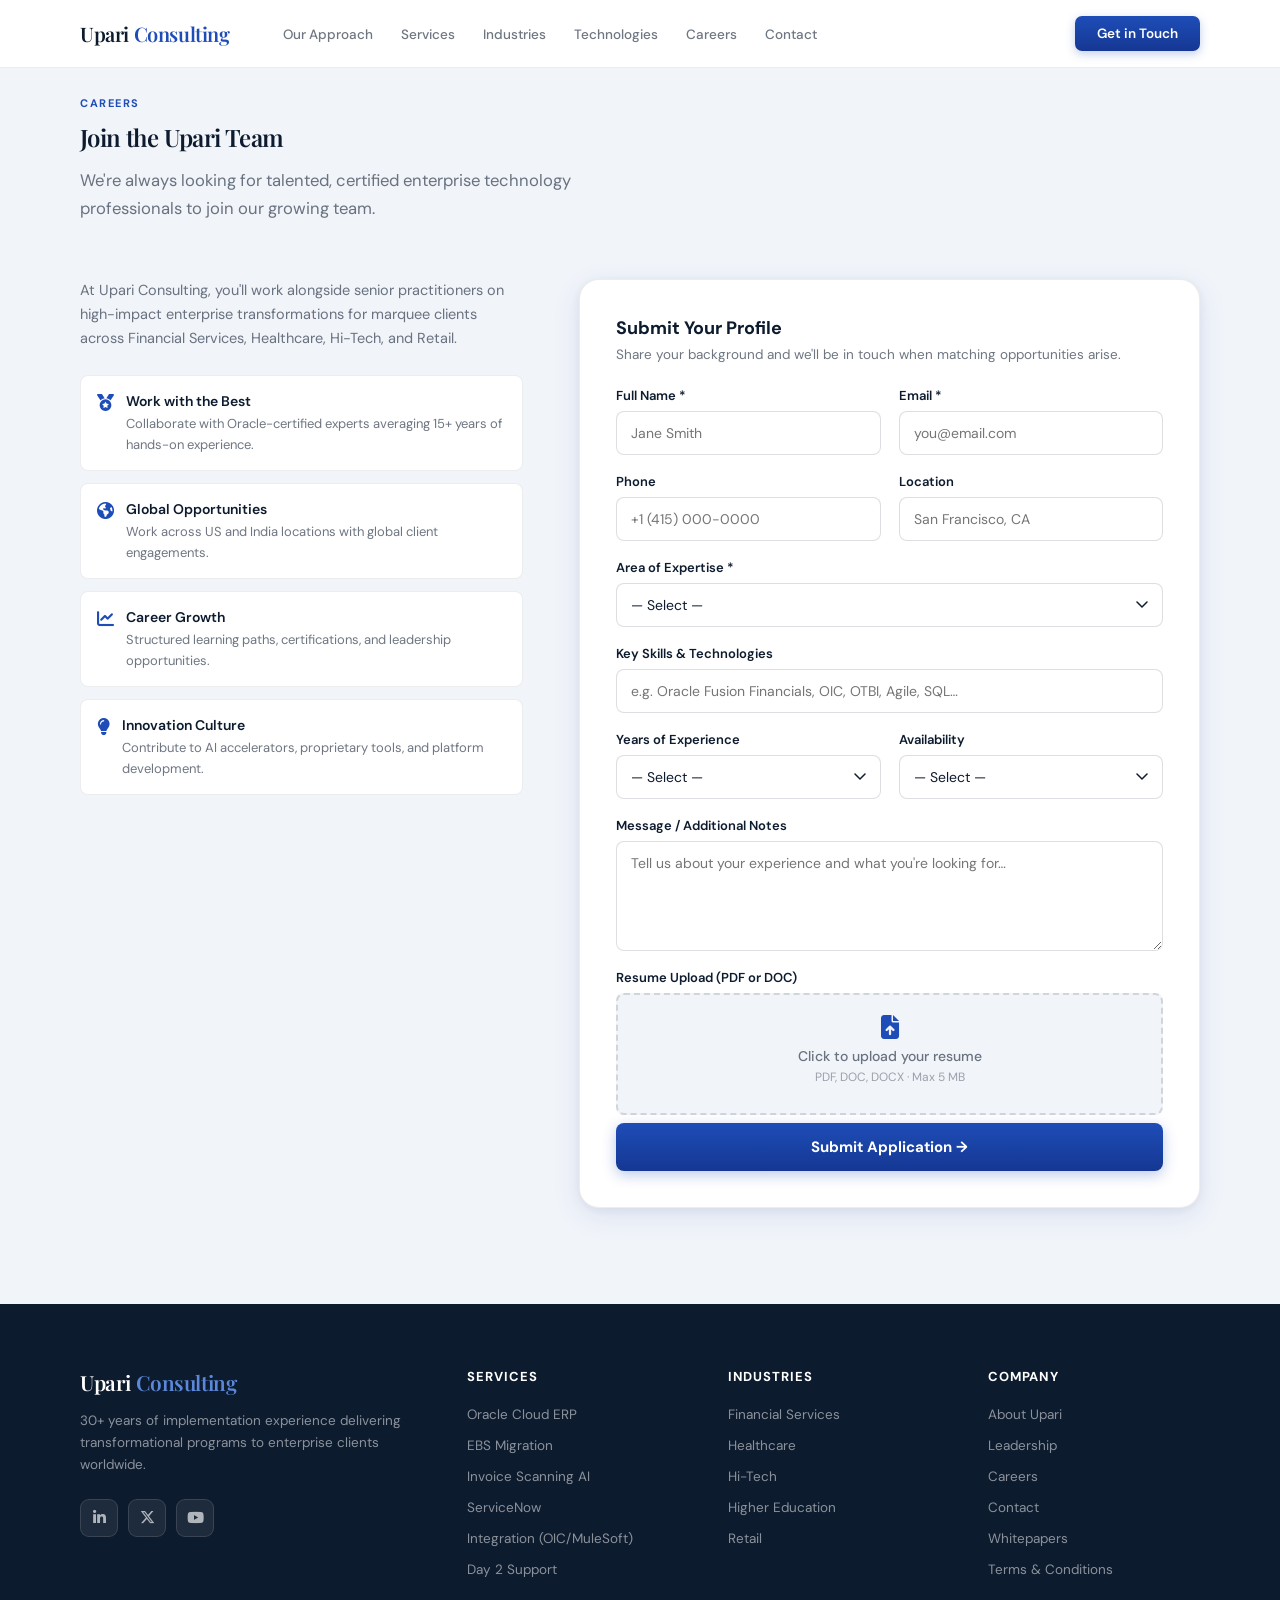
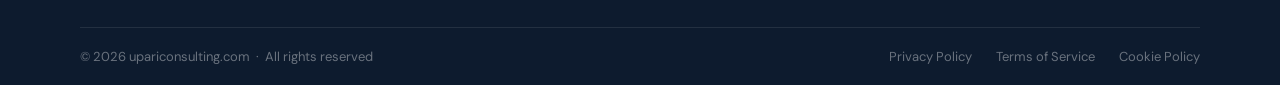
==== careers.html @ 30471e9a "first commit" ====
<!DOCTYPE html>
<html lang="en">

<head>
  <meta charset="UTF-8" />
  <meta name="viewport" content="width=device-width, initial-scale=1, viewport-fit=cover" />
  <title>Upari Consulting — AI | Oracle Cloud | ERP | ServiceNow</title>
  <meta name="description"
    content="Upari Consulting delivers 30+ years of enterprise implementation experience across Oracle Cloud, ERP, AI, and ServiceNow." />
  <link rel="preconnect" href="https://fonts.googleapis.com" />
  <link rel="preconnect" href="https://fonts.gstatic.com" crossorigin />
  <link
    href="https://fonts.googleapis.com/css2?family=Playfair+Display:wght@500;600;700&family=DM+Sans:wght@300;400;500;600;700&display=swap"
    rel="stylesheet" />
  <link rel="stylesheet" href="https://cdnjs.cloudflare.com/ajax/libs/font-awesome/6.5.1/css/all.min.css"
    crossorigin="anonymous" referrerpolicy="no-referrer" />
  <link rel="stylesheet" href="style.css" />
</head>
<body>

  <!-- ══ NAV ══════════════════════════════════════════════════ -->
  <nav class="nav" id="nav">
    <div class="nav-inner">
      <a href="#" class="nav-logo"><span class="brand">Upari</span><span class="accent"> Consulting</span></a>
            <ul class="nav-links">
        <li><a href="index.html#methodology">Our Approach</a></li>
        <li><a href="services.html">Services</a></li>
        <li><a href="services.html#industries">Industries</a></li>
        <li><a href="index.html#technologies">Technologies</a></li>
        <li><a href="#careers">Careers</a></li>
        <li><a href="index.html#contact">Contact</a></li>
      </ul>
      <div class="nav-right">
        <button class="nav-cta" onclick="openModal()">Get in Touch</button>
        <button class="nav-burger" id="navBurger" aria-label="Menu" onclick="toggleMobile()">
          <span></span><span></span><span></span>
        </button>
      </div>
    </div>
  </nav>

  <!-- Mobile menu -->
    <div class="mobile-menu" id="mobileMenu">
    <a href="index.html#methodology" onclick="closeMobile()">Our Approach</a>
    <a href="services.html" onclick="closeMobile()">Services</a>
    <a href="services.html#industries" onclick="closeMobile()">Industries</a>
    <a href="index.html#technologies" onclick="closeMobile()">Technologies</a>
    <a href="#careers" onclick="closeMobile()">Careers</a>
    <a href="index.html#contact" onclick="closeMobile()">Contact</a>
    <a class="mob-cta" onclick="closeMobile(); openModal();">Get in Touch →</a>
  </div>

  <!-- ══ CAREERS ════════════════════════════════════════════════ -->
  <section class="section careers-section" id="careers">
    <div class="wrap">
      <div class="section-header reveal">
        <span class="eyebrow">Careers</span>
        <h2 class="section-title">Join the Upari Team</h2>
        <p class="section-sub">We're always looking for talented, certified enterprise technology professionals to join
          our growing team.</p>
      </div>
      <div class="careers-layout">
        <div class="careers-info reveal">
          <p>At Upari Consulting, you'll work alongside senior practitioners on high-impact enterprise transformations
            for marquee clients across Financial Services, Healthcare, Hi-Tech, and Retail.</p>
          <div class="careers-perks">
            <div class="perk-item">
              <i class="fa-solid fa-medal"></i>
              <div>
                <strong>Work with the Best</strong>
                <span>Collaborate with Oracle-certified experts averaging 15+ years of hands-on experience.</span>
              </div>
            </div>
            <div class="perk-item">
              <i class="fa-solid fa-earth-americas"></i>
              <div>
                <strong>Global Opportunities</strong>
                <span>Work across US and India locations with global client engagements.</span>
              </div>
            </div>
            <div class="perk-item">
              <i class="fa-solid fa-chart-line"></i>
              <div>
                <strong>Career Growth</strong>
                <span>Structured learning paths, certifications, and leadership opportunities.</span>
              </div>
            </div>
            <div class="perk-item">
              <i class="fa-solid fa-lightbulb"></i>
              <div>
                <strong>Innovation Culture</strong>
                <span>Contribute to AI accelerators, proprietary tools, and platform development.</span>
              </div>
            </div>
          </div>
        </div>
        <div class="reveal reveal-delay-2">
          <div class="careers-form-card">
            <h3>Submit Your Profile</h3>
            <p>Share your background and we'll be in touch when matching opportunities arise.</p>
            <!-- Honeypot -->
            <input type="text" name="website2" class="hp-field" id="career-hp" tabindex="-1" autocomplete="off">
            <div id="careerFormContent">
              <div class="form-grid">
                <div class="field">
                  <label>Full Name *</label>
                  <input type="text" placeholder="Jane Smith" id="career-name" maxlength="100" />
                </div>
                <div class="field">
                  <label>Email *</label>
                  <input type="email" placeholder="you@email.com" id="career-email" maxlength="150" />
                </div>
                <div class="field">
                  <label>Phone</label>
                  <input type="tel" placeholder="+1 (415) 000-0000" id="career-phone" maxlength="30" />
                </div>
                <div class="field">
                  <label>Location</label>
                  <input type="text" placeholder="San Francisco, CA" id="career-location" maxlength="100" />
                </div>
                <div class="field form-full">
                  <label>Area of Expertise *</label>
                  <select id="career-expertise">
                    <option value="">— Select —</option>
                    <option>Oracle Cloud ERP — Financials</option>
                    <option>Oracle Cloud ERP — Procurement / SCM</option>
                    <option>Oracle HCM Cloud</option>
                    <option>Oracle EBS</option>
                    <option>Oracle OIC / Integrations</option>
                    <option>ServiceNow</option>
                    <option>MuleSoft</option>
                    <option>AI / Machine Learning</option>
                    <option>Project Management (Oracle PMO)</option>
                    <option>Data Migration &amp; ETL</option>
                    <option>Testing &amp; QA Automation</option>
                    <option>Other</option>
                  </select>
                </div>
                <div class="field form-full">
                  <label>Key Skills &amp; Technologies</label>
                  <input type="text" placeholder="e.g. Oracle Fusion Financials, OIC, OTBI, Agile, SQL…"
                    id="career-skills" maxlength="300" />
                </div>
                <div class="field">
                  <label>Years of Experience</label>
                  <select id="career-yoe">
                    <option value="">— Select —</option>
                    <option>0–2 years</option>
                    <option>3–5 years</option>
                    <option>6–10 years</option>
                    <option>11–15 years</option>
                    <option>15+ years</option>
                  </select>
                </div>
                <div class="field">
                  <label>Availability</label>
                  <select id="career-avail">
                    <option value="">— Select —</option>
                    <option>Immediately Available</option>
                    <option>Within 2 Weeks</option>
                    <option>Within 1 Month</option>
                    <option>1–3 Months Notice</option>
                    <option>3+ Months Notice</option>
                  </select>
                </div>
                <div class="field form-full">
                  <label>Message / Additional Notes</label>
                  <textarea placeholder="Tell us about your experience and what you're looking for…" id="career-msg"
                    maxlength="1500"></textarea>
                </div>
                <div class="field form-full">
                  <label>Resume Upload (PDF or DOC)</label>
                  <div class="file-upload-wrap" id="resumeDropzone"
                    onclick="document.getElementById('career-resume').click()">
                    <input type="file" id="career-resume" accept=".pdf,.doc,.docx" onchange="handleFileSelect(event)">
                    <i class="fa-solid fa-file-arrow-up"></i>
                    <div class="upload-label">Click to upload your resume</div>
                    <div class="upload-sublabel">PDF, DOC, DOCX · Max 5 MB</div>
                    <div class="file-name-display" id="resumeFileName"></div>
                  </div>
                </div>
              </div>
              <button type="button" class="submit-btn" id="careerSubmitBtn" onclick="handleCareerSubmit()">Submit
                Application →</button>
            </div>
            <div class="success-msg" id="careerSuccess">✓ &nbsp; Thank you! We'll review your profile and be in touch.
            </div>
          </div>
        </div>
      </div>
    </div>
  </section>

  <!-- ══ FOOTER ═════════════════════════════════════════════════ -->
  <footer class="footer">
    <div class="wrap">
      <div class="footer-grid">
        <div class="footer-brand">
          <div class="footer-logo"><span class="brand">Upari</span><span class="accent"> Consulting</span></div>
          <p class="footer-tagline">30+ years of implementation experience delivering transformational programs to
            enterprise clients worldwide.</p>
          <div class="footer-socials">
            <a href="#" class="social-btn" aria-label="LinkedIn"><i class="fa-brands fa-linkedin-in"></i></a>
            <a href="#" class="social-btn" aria-label="Twitter/X"><i class="fa-brands fa-x-twitter"></i></a>
            <a href="#" class="social-btn" aria-label="YouTube"><i class="fa-brands fa-youtube"></i></a>
          </div>
        </div>
        <div class="footer-col">
          <h4>Services</h4>
          <ul class="footer-links">
            <li><a href="services.html#services">Oracle Cloud ERP</a></li>
            <li><a href="services.html#programs">EBS Migration</a></li>
            <li><a href="services.html#programs">Invoice Scanning AI</a></li>
            <li><a href="services.html#services">ServiceNow</a></li>
            <li><a href="services.html#services">Integration (OIC/MuleSoft)</a></li>
            <li><a href="services.html#programs">Day 2 Support</a></li>
          </ul>
        </div>
        <div class="footer-col">
          <h4>Industries</h4>
          <ul class="footer-links">
            <li><a href="services.html#industries">Financial Services</a></li>
            <li><a href="services.html#industries">Healthcare</a></li>
            <li><a href="services.html#industries">Hi-Tech</a></li>
            <li><a href="services.html#industries">Higher Education</a></li>
            <li><a href="services.html#industries">Retail</a></li>
          </ul>
        </div>
        <div class="footer-col">
          <h4>Company</h4>
          <ul class="footer-links">
            <li><a href="index.html#methodology">About Upari</a></li>
            <li><a href="#" onclick="alert('Leadership page coming soon.')">Leadership</a></li>
            <li><a href="#careers">Careers</a></li>
            <li><a href="index.html#contact">Contact</a></li>
            <li><a href="index.html#resources">Whitepapers</a></li>
            <li><a href="#" onclick="alert('Terms & Conditions coming soon.')">Terms &amp; Conditions</a></li>
          </ul>
        </div>
      </div>
      <div class="footer-bottom">
        <p class="footer-copy">© 2026 upariconsulting.com &nbsp;·&nbsp; All rights reserved</p>
        <div class="footer-legal">
          <a href="#">Privacy Policy</a>
          <a href="#">Terms of Service</a>
          <a href="#">Cookie Policy</a>
        </div>
      </div>
    </div>
  </footer>

  <!-- ══ MODAL ══════════════════════════════════════════════════ -->
  <div class="modal-overlay" id="modalOverlay" onclick="handleOverlayClick(event)">
    <div class="modal" id="modal">
      <button class="modal-close" onclick="closeModal()">×</button>
      <p class="modal-title">Get in Touch</p>
      <p class="modal-sub">Our team will reach out within 1 business day.</p>
      <!-- Honeypot -->
      <input type="text" name="website_modal" class="hp-field" id="m-hp" tabindex="-1" autocomplete="off">
      <div id="modalFormContent">
        <div class="form-grid">
          <div class="field">
            <label>Full Name *</label>
            <input type="text" placeholder="Jane Smith" id="f-name" maxlength="100" />
          </div>
          <div class="field">
            <label>Designation</label>
            <input type="text" placeholder="CTO, VP Finance…" id="f-desig" maxlength="100" />
          </div>
          <div class="field">
            <label>Email *</label>
            <input type="email" placeholder="you@company.com" id="f-email" maxlength="150" />
          </div>
          <div class="field">
            <label>Company</label>
            <input type="text" placeholder="Acme Corp" id="f-company" maxlength="150" />
          </div>
          <div class="field form-full">
            <label>Message</label>
            <textarea placeholder="Tell us about your project or what you'd like to explore…" id="f-msg"
              maxlength="2000"></textarea>
          </div>
        </div>
        <button type="button" class="submit-btn" id="modalSubmitBtn" onclick="handleModalSubmit()">Send Message
          →</button>
      </div>
      <div class="success-msg" id="modalSuccess">✓ &nbsp; Thank you! We'll be in touch shortly.</div>
    </div>
  </div>

  <!-- Scroll to top -->
  <button class="scroll-top" id="scrollTopBtn" onclick="window.scrollTo({top:0,behavior:'smooth'})"
    aria-label="Back to top">
    <i class="fa-solid fa-arrow-up"></i>
  </button>


  <script src="script.js"></script>
</body>
</html>
---- style.css ----
/* ─── Design Tokens ─────────────────────────────────────── */
    :root {
      --canvas: #f7f9fc;
      --surface: #ffffff;
      --surface-2: #f1f4f9;
      --surface-3: #eaf0f8;
      --ink: #0d1b2e;
      --ink-soft: rgba(13, 27, 46, .60);
      --ink-faint: rgba(13, 27, 46, .38);
      --line: rgba(13, 27, 46, .08);
      --line-strong: rgba(13, 27, 46, .14);
      --accent: #1e4db7;
      --accent-deep: #153793;
      --accent-tint: rgba(30, 77, 183, .10);
      --accent-glow: rgba(30, 77, 183, .20);
      --teal: #0891b2;
      --teal-tint: rgba(8, 145, 178, .12);
      --green: #059669;
      --green-tint: rgba(5, 150, 105, .12);
      --amber: #d97706;
      --amber-tint: rgba(217, 119, 6, .12);
      --radius: 8px;
      --radius-lg: 14px;
      --radius-xl: 20px;
      --shadow-sm: 0 1px 4px rgba(13, 27, 46, .06);
      --shadow-md: 0 8px 28px rgba(30, 77, 183, .10), 0 2px 8px rgba(13, 27, 46, .06);
      --shadow-lg: 0 20px 56px rgba(30, 77, 183, .13), 0 6px 20px rgba(13, 27, 46, .07);
      --nav-h: 68px;
      --max-w: 1240px;
    }

    /* ─── Reset & Base ───────────────────────────────────────── */
    *,
    *::before,
    *::after {
      margin: 0;
      padding: 0;
      box-sizing: border-box;
    }

    html {
      scroll-behavior: smooth;
      -webkit-font-smoothing: antialiased;
    }

    body {
      font-family: 'DM Sans', -apple-system, sans-serif;
      background: var(--canvas);
      color: var(--ink);
      overflow-x: hidden;
    }

    a {
      color: inherit;
      text-decoration: none;
    }

    img {
      max-width: 100%;
      display: block;
    }

    button {
      font-family: inherit;
      cursor: pointer;
      border: none;
      background: none;
    }

    /* ─── Scroll Animations ──────────────────────────────────── */
    .reveal {
      opacity: 0;
      transform: translateY(24px);
      transition: opacity .6s cubic-bezier(.22, 1, .36, 1), transform .6s cubic-bezier(.22, 1, .36, 1);
    }

    .reveal.visible {
      opacity: 1;
      transform: none;
    }

    .reveal-delay-1 {
      transition-delay: .1s;
    }

    .reveal-delay-2 {
      transition-delay: .2s;
    }

    .reveal-delay-3 {
      transition-delay: .3s;
    }

    .reveal-delay-4 {
      transition-delay: .4s;
    }

    /* ─── Layout Helpers ─────────────────────────────────────── */
    .wrap {
      max-width: var(--max-w);
      margin: 0 auto;
      padding: 0 60px;
    }

    .section {
      padding: 96px 0;
    }

    .section-sm {
      padding: 64px 0;
    }

    .section-alt {
      background: var(--surface-2);
    }

    .section-white {
      background: var(--surface);
    }

    .section-dark {
      background: linear-gradient(135deg, #0d1b2e 0%, #153793 60%, #0d1b2e 100%);
      color: #fff;
    }

    /* ─── Typography ─────────────────────────────────────────── */
    .eyebrow {
      font-size: 11px;
      font-weight: 700;
      letter-spacing: .14em;
      text-transform: uppercase;
      color: var(--accent);
      margin-bottom: 14px;
      display: block;
    }

    .eyebrow-light {
      color: rgba(100, 149, 237, .8);
    }

    h2.section-title {
      font-family: 'Playfair Display', Georgia, serif;
      font-size: clamp(1.8rem, 2.8vw+.6rem, 2.8rem);
      font-weight: 600;
      line-height: 1.12;
      letter-spacing: -.025em;
      color: var(--ink);
      margin-bottom: 16px;
    }

    .section-dark h2.section-title {
      color: #fff;
    }

    .section-sub {
      font-size: 1.04rem;
      color: var(--ink-soft);
      max-width: 54ch;
      line-height: 1.68;
    }

    .section-dark .section-sub {
      color: rgba(255, 255, 255, .62);
    }

    .section-header {
      margin-bottom: 56px;
    }

    .section-header.center {
      text-align: center;
    }

    .section-header.center .section-sub {
      margin: 0 auto;
    }

    /* ─── Buttons ────────────────────────────────────────────── */
    .btn-primary {
      display: inline-flex;
      align-items: center;
      gap: 8px;
      background: linear-gradient(180deg, #1e4db7 0%, #153793 100%);
      color: #fff;
      padding: 14px 28px;
      border-radius: var(--radius);
      font-size: 15px;
      font-weight: 600;
      box-shadow: 0 4px 14px rgba(30, 77, 183, .32);
      transition: transform .15s, box-shadow .2s, filter .2s;
    }

    .btn-primary:hover {
      filter: brightness(1.08);
      box-shadow: 0 6px 22px rgba(30, 77, 183, .42);
      transform: translateY(-1px);
    }

    .btn-outline {
      display: inline-flex;
      align-items: center;
      gap: 8px;
      background: transparent;
      color: #fff;
      border: 1.5px solid rgba(255, 255, 255, .35);
      padding: 13px 26px;
      border-radius: var(--radius);
      font-size: 15px;
      font-weight: 500;
      transition: border-color .2s, background .2s;
    }

    .btn-outline:hover {
      border-color: rgba(255, 255, 255, .72);
      background: rgba(255, 255, 255, .08);
    }

    .btn-ghost {
      display: inline-flex;
      align-items: center;
      gap: 8px;
      background: var(--surface);
      color: var(--ink-soft);
      border: 1px solid var(--line);
      padding: 13px 26px;
      border-radius: var(--radius);
      font-size: 15px;
      font-weight: 500;
      box-shadow: var(--shadow-sm);
      transition: border-color .2s, color .2s, box-shadow .2s;
    }

    .btn-ghost:hover {
      border-color: rgba(30, 77, 183, .3);
      color: var(--ink);
      box-shadow: var(--shadow-md);
    }

    /* ═══════════════════════════════════════════════════════════
       NAV
    ═══════════════════════════════════════════════════════════ */
    .nav {
      position: fixed;
      top: 0;
      left: 0;
      right: 0;
      z-index: 900;
      height: var(--nav-h);
      display: flex;
      align-items: center;
      background: rgba(255, 255, 255, .94);
      backdrop-filter: blur(18px);
      border-bottom: 1px solid var(--line);
      transition: box-shadow .3s;
    }

    .nav.scrolled {
      box-shadow: 0 3px 20px rgba(13, 27, 46, .07);
    }

    .nav-inner {
      max-width: var(--max-w);
      margin: 0 auto;
      padding: 0 60px;
      width: 100%;
      display: flex;
      align-items: center;
      gap: 40px;
    }

    .nav-logo {
      font-family: 'Playfair Display', Georgia, serif;
      font-size: 1.25rem;
      font-weight: 600;
      letter-spacing: -.02em;
      white-space: nowrap;
      flex-shrink: 0;
    }

    .nav-logo .brand {
      color: var(--ink);
    }

    .nav-logo .accent {
      color: var(--accent);
      font-weight: 600;
    }

    .nav-links {
      display: flex;
      align-items: center;
      gap: 2px;
      list-style: none;
      flex: 1;
    }

    .nav-links a {
      font-size: 13.5px;
      font-weight: 500;
      color: var(--ink-soft);
      padding: 7px 13px;
      border-radius: 6px;
      transition: color .2s, background .2s;
    }

    .nav-links a:hover {
      color: var(--ink);
      background: var(--accent-tint);
    }

    .nav-right {
      display: flex;
      align-items: center;
      gap: 16px;
      flex-shrink: 0;
    }

    .nav-cta {
      background: linear-gradient(180deg, #1e4db7 0%, #153793 100%);
      color: #fff;
      padding: 9px 22px;
      border-radius: 7px;
      font-size: 13.5px;
      font-weight: 600;
      box-shadow: 0 3px 10px rgba(30, 77, 183, .28);
      transition: filter .15s, box-shadow .2s, transform .15s;
    }

    .nav-cta:hover {
      filter: brightness(1.08);
      box-shadow: 0 5px 16px rgba(30, 77, 183, .38);
      transform: translateY(-1px);
    }

    .nav-burger {
      display: none;
      flex-direction: column;
      gap: 5px;
      padding: 6px;
      cursor: pointer;
      border-radius: 7px;
      transition: background .2s;
    }

    .nav-burger:hover {
      background: var(--accent-tint);
    }

    .nav-burger span {
      display: block;
      width: 22px;
      height: 2px;
      background: var(--ink);
      border-radius: 2px;
      transition: transform .3s, opacity .3s;
    }

    .mobile-menu {
      display: none;
      position: fixed;
      inset: var(--nav-h) 0 0;
      background: rgba(255, 255, 255, .97);
      backdrop-filter: blur(20px);
      z-index: 800;
      flex-direction: column;
      padding: 28px 24px;
      gap: 6px;
      overflow-y: auto;
    }

    .mobile-menu.open {
      display: flex;
    }

    .mobile-menu a {
      font-size: 16px;
      font-weight: 500;
      color: var(--ink);
      padding: 14px 16px;
      border-radius: 9px;
      border-bottom: 1px solid var(--line);
      transition: background .2s;
    }

    .mobile-menu a:hover {
      background: var(--accent-tint);
    }

    .mobile-menu .mob-cta {
      margin-top: 12px;
      background: linear-gradient(180deg, #1e4db7 0%, #153793 100%);
      color: #fff;
      border-radius: 10px;
      text-align: center;
      border-bottom: none;
    }

    /* ═══════════════════════════════════════════════════════════
       HERO
    ═══════════════════════════════════════════════════════════ */
    .hero {
      min-height: 100vh;
      min-height: 100dvh;
      padding: calc(var(--nav-h) + 72px) 0 80px;
      position: relative;
      overflow: hidden;
      display: flex;
      align-items: center;
      background: var(--surface);
    }

    .hero::before {
      content: '';
      position: absolute;
      inset: 0;
      background:
        radial-gradient(ellipse 65% 75% at 80% 45%, rgba(30, 77, 183, .12) 0%, transparent 58%),
        radial-gradient(ellipse 50% 55% at 10% 80%, rgba(8, 145, 178, .08) 0%, transparent 55%),
        radial-gradient(ellipse 80% 50% at 50% -5%, rgba(255, 255, 255, .95) 0%, transparent 40%);
      pointer-events: none;
    }

    .hero-grid {
      position: absolute;
      inset: 0;
      opacity: .5;
      background-image:
        linear-gradient(rgba(13, 27, 46, .04) 1px, transparent 1px),
        linear-gradient(90deg, rgba(13, 27, 46, .04) 1px, transparent 1px);
      background-size: 64px 64px;
      pointer-events: none;
    }

    .hero-inner {
      display: grid;
      grid-template-columns: 1fr 1fr;
      gap: 64px;
      align-items: center;
      position: relative;
      z-index: 1;
    }

    .hero-badge {
      display: inline-flex;
      align-items: center;
      gap: 8px;
      background: var(--accent-tint);
      border: 1px solid rgba(30, 77, 183, .20);
      border-radius: 30px;
      padding: 6px 14px 6px 10px;
      font-size: 12.5px;
      font-weight: 600;
      color: var(--accent-deep);
      margin-bottom: 22px;
    }

    .hero-badge .dot {
      width: 7px;
      height: 7px;
      border-radius: 50%;
      background: var(--accent);
      flex-shrink: 0;
      box-shadow: 0 0 0 3px rgba(30, 77, 183, .18);
    }

    h1.hero-title {
      font-family: 'Playfair Display', Georgia, serif;
      font-size: clamp(2.4rem, 4.2vw+.7rem, 4.2rem);
      font-weight: 700;
      line-height: 1.07;
      letter-spacing: -.03em;
      color: var(--ink);
      margin-bottom: 16px;
    }

    h1.hero-title .accent {
      color: var(--accent);
    }

    .hero-focus {
      font-size: clamp(.95rem, .5vw+.85rem, 1.08rem);
      font-weight: 600;
      letter-spacing: .06em;
      color: var(--accent-deep);
      margin-bottom: 14px;
    }

    .hero-sub {
      font-size: clamp(1rem, .6vw+.88rem, 1.16rem);
      line-height: 1.65;
      color: var(--ink-soft);
      max-width: 40ch;
      margin-bottom: 36px;
    }

    .hero-actions {
      display: flex;
      flex-wrap: wrap;
      gap: 14px;
      align-items: center;
    }

    .hero-trust {
      margin-top: 44px;
      display: flex;
      align-items: center;
      gap: 18px;
      flex-wrap: wrap;
    }

    .hero-trust-text {
      font-size: 11.5px;
      color: var(--ink-faint);
      letter-spacing: .06em;
      text-transform: uppercase;
      font-weight: 600;
    }

    .hero-trust-logos {
      display: flex;
      gap: 10px;
      align-items: center;
      flex-wrap: wrap;
    }

    .trust-chip {
      background: var(--surface-2);
      border: 1px solid var(--line);
      border-radius: 6px;
      padding: 5px 13px;
      font-size: 12px;
      font-weight: 600;
      color: var(--ink-soft);
      letter-spacing: .02em;
    }

    /* Hero transformation visual */
    .hero-visual {
      position: relative;
    }

    .hero-transform-card {
      background: var(--surface);
      border: 1px solid var(--line);
      border-radius: var(--radius-xl);
      padding: 32px;
      box-shadow: var(--shadow-lg);
    }

    .htc-head {
      display: flex;
      justify-content: space-between;
      align-items: center;
      margin-bottom: 26px;
    }

    .htc-label {
      font-size: 11px;
      font-weight: 700;
      letter-spacing: .1em;
      text-transform: uppercase;
      color: var(--ink-faint);
    }

    .htc-badge {
      display: flex;
      align-items: center;
      gap: 6px;
      background: var(--green-tint);
      border-radius: 20px;
      padding: 4px 11px;
      font-size: 11px;
      font-weight: 700;
      color: var(--green);
    }

    .htc-badge::before {
      content: '';
      width: 6px;
      height: 6px;
      border-radius: 50%;
      background: var(--green);
      flex-shrink: 0;
      box-shadow: 0 0 0 3px var(--green-tint);
      animation: pulse 2s infinite;
    }

    @keyframes pulse {

      0%,
      100% {
        box-shadow: 0 0 0 3px var(--green-tint);
      }

      50% {
        box-shadow: 0 0 0 7px transparent;
      }
    }

    .journey-steps {
      display: flex;
      flex-direction: column;
      gap: 0;
      position: relative;
    }

    .journey-steps::before {
      content: '';
      position: absolute;
      left: 22px;
      top: 22px;
      bottom: 22px;
      width: 2px;
      background: linear-gradient(180deg, var(--accent), var(--teal));
      border-radius: 2px;
    }

    .journey-step {
      display: flex;
      gap: 16px;
      align-items: flex-start;
      padding: 14px 0;
    }

    .journey-step:not(:last-child) {
      border-bottom: 1px solid var(--line);
    }

    .js-num {
      width: 44px;
      height: 44px;
      border-radius: 50%;
      flex-shrink: 0;
      background: var(--surface);
      border: 2px solid var(--accent);
      display: flex;
      align-items: center;
      justify-content: center;
      font-size: 13px;
      font-weight: 700;
      color: var(--accent);
      position: relative;
      z-index: 1;
    }

    .journey-step.active .js-num {
      background: linear-gradient(135deg, var(--accent), var(--accent-deep));
      color: #fff;
      border-color: transparent;
      box-shadow: 0 0 0 5px rgba(30, 77, 183, .14);
    }

    .js-content {
      flex: 1;
      padding-top: 4px;
    }

    .js-title {
      font-size: 14px;
      font-weight: 700;
      color: var(--ink);
      margin-bottom: 3px;
    }

    .js-desc {
      font-size: 12.5px;
      color: var(--ink-soft);
      line-height: 1.5;
    }

    .js-tag {
      display: inline-block;
      font-size: 10.5px;
      font-weight: 700;
      padding: 2px 8px;
      border-radius: 5px;
      margin-top: 6px;
      background: var(--accent-tint);
      color: var(--accent-deep);
    }

    .journey-step.active .js-tag {
      background: var(--green-tint);
      color: var(--green);
    }

    .htc-stats {
      display: grid;
      grid-template-columns: 1fr 1fr 1fr;
      gap: 12px;
      margin-top: 24px;
      padding-top: 20px;
      border-top: 1px solid var(--line);
    }

    .htc-stat {
      text-align: center;
      background: var(--surface-2);
      border-radius: 10px;
      padding: 14px 8px;
    }

    .htc-stat .num {
      font-family: 'Playfair Display', Georgia, serif;
      font-size: 1.6rem;
      font-weight: 700;
      color: var(--accent);
      line-height: 1;
    }

    .htc-stat .lbl {
      font-size: 11px;
      color: var(--ink-soft);
      margin-top: 4px;
    }

    .float-badge {
      position: absolute;
      background: var(--surface);
      border: 1px solid var(--line);
      border-radius: 12px;
      padding: 10px 14px;
      box-shadow: var(--shadow-md);
      display: flex;
      align-items: center;
      gap: 10px;
      font-size: 12px;
      font-weight: 500;
      color: var(--ink);
      animation: floatBadge 4s ease-in-out infinite;
    }

    .float-badge.top-right {
      top: -18px;
      right: -24px;
    }

    .float-badge.bot-left {
      bottom: -18px;
      left: -24px;
      animation-delay: 2s;
    }

    .float-badge i {
      color: var(--accent);
      font-size: 16px;
    }

    @keyframes floatBadge {

      0%,
      100% {
        transform: translateY(0);
      }

      50% {
        transform: translateY(-6px);
      }
    }

    /* ═══════════════════════════════════════════════════════════
       TICKER
    ═══════════════════════════════════════════════════════════ */
    .ticker {
      background: linear-gradient(90deg, #0d1b2e, #153793, #0d1b2e);
      color: rgba(255, 255, 255, .85);
      padding: 14px 0;
      overflow: hidden;
    }

    .ticker-track {
      display: flex;
      gap: 60px;
      white-space: nowrap;
      animation: ticker 35s linear infinite;
      width: max-content;
    }

    .ticker-item {
      display: flex;
      align-items: center;
      gap: 10px;
      font-size: 13px;
      font-weight: 500;
      letter-spacing: .03em;
    }

    .ticker-item i {
      color: rgba(100, 149, 237, .6);
      font-size: 10px;
    }

    @keyframes ticker {
      from {
        transform: translateX(0);
      }

      to {
        transform: translateX(-50%);
      }
    }

    /* ═══════════════════════════════════════════════════════════
       STATS COUNTER
    ═══════════════════════════════════════════════════════════ */
    .counters-grid {
      display: grid;
      grid-template-columns: repeat(4, 1fr);
      gap: 1px;
      border-radius: var(--radius-lg);
      overflow: hidden;
      background: var(--line);
      box-shadow: var(--shadow-md);
    }

    .counter-cell {
      background: var(--surface);
      padding: 38px 28px;
      display: flex;
      flex-direction: column;
      align-items: center;
      text-align: center;
      gap: 10px;
      position: relative;
      overflow: hidden;
    }

    .counter-cell::before {
      content: '';
      position: absolute;
      inset: 0;
      background: linear-gradient(135deg, transparent, var(--accent-tint));
      opacity: 0;
      transition: opacity .3s;
    }

    .counter-cell:hover::before {
      opacity: 1;
    }

    .counter-num {
      font-family: 'Playfair Display', Georgia, serif;
      font-size: clamp(2rem, 3.5vw, 3rem);
      font-weight: 700;
      color: var(--accent);
      line-height: 1;
      letter-spacing: -.02em;
    }

    .counter-label {
      font-size: 13.5px;
      color: var(--ink-soft);
      font-weight: 500;
      line-height: 1.4;
    }

    .counter-icon {
      width: 44px;
      height: 44px;
      border-radius: 12px;
      background: var(--accent-tint);
      display: flex;
      align-items: center;
      justify-content: center;
      font-size: 20px;
      color: var(--accent);
      margin-bottom: 4px;
    }

    /* ═══════════════════════════════════════════════════════════
       METHODOLOGY
    ═══════════════════════════════════════════════════════════ */
    .methodology-grid {
      display: grid;
      grid-template-columns: 1fr 1fr;
      gap: 72px;
      align-items: center;
    }

    .method-visual {
      position: relative;
    }

    .method-card-main {
      background: var(--surface);
      border: 1px solid var(--line);
      border-radius: var(--radius-xl);
      overflow: hidden;
      box-shadow: var(--shadow-md);
    }

    .method-card-banner {
      height: 160px;
      background: linear-gradient(135deg, #0d1b2e 0%, #153793 50%, #1e4db7 100%);
      position: relative;
      overflow: hidden;
      display: flex;
      align-items: center;
      justify-content: center;
    }

    .method-card-banner::before {
      content: '';
      position: absolute;
      inset: 0;
      background:
        radial-gradient(ellipse 60% 80% at 80% 20%, rgba(30, 77, 183, .5), transparent),
        radial-gradient(ellipse 40% 60% at 20% 80%, rgba(8, 145, 178, .3), transparent);
    }

    .method-banner-content {
      position: relative;
      text-align: center;
    }

    .method-banner-num {
      font-family: 'Playfair Display', Georgia, serif;
      font-size: 3.2rem;
      font-weight: 700;
      color: #fff;
      line-height: 1;
      letter-spacing: -.03em;
    }

    .method-banner-sub {
      font-size: 12.5px;
      color: rgba(255, 255, 255, .7);
      margin-top: 6px;
      letter-spacing: .05em;
      font-weight: 500;
    }

    .method-card-body {
      padding: 24px;
    }

    .method-card-row {
      display: flex;
      align-items: flex-start;
      gap: 14px;
      padding: 14px 0;
      border-bottom: 1px solid var(--line);
    }

    .method-card-row:last-child {
      border-bottom: none;
      padding-bottom: 0;
    }

    .method-card-icon {
      width: 38px;
      height: 38px;
      border-radius: 10px;
      background: var(--accent-tint);
      display: flex;
      align-items: center;
      justify-content: center;
      font-size: 16px;
      color: var(--accent);
      flex-shrink: 0;
    }

    .method-card-text strong {
      display: block;
      font-size: 14px;
      font-weight: 600;
      color: var(--ink);
      margin-bottom: 3px;
    }

    .method-card-text span {
      font-size: 13px;
      color: var(--ink-soft);
      line-height: 1.45;
    }

    .method-float {
      position: absolute;
      top: -18px;
      right: -18px;
      background: var(--surface);
      border: 1px solid var(--line);
      border-radius: 12px;
      padding: 12px 16px;
      box-shadow: var(--shadow-md);
      font-size: 13px;
      font-weight: 500;
      color: var(--ink);
      display: flex;
      align-items: center;
      gap: 10px;
      z-index: 10;
    }

    .method-float i {
      color: var(--green);
      font-size: 18px;
    }

    .value-list {
      list-style: none;
      display: flex;
      flex-direction: column;
      gap: 16px;
    }

    .value-item {
      display: flex;
      align-items: flex-start;
      gap: 14px;
    }

    .value-icon {
      width: 40px;
      height: 40px;
      border-radius: 12px;
      flex-shrink: 0;
      background: var(--accent-tint);
      display: flex;
      align-items: center;
      justify-content: center;
      font-size: 17px;
      color: var(--accent);
    }

    .value-text strong {
      display: block;
      font-size: 15px;
      font-weight: 600;
      color: var(--ink);
      margin-bottom: 4px;
    }

    .value-text span {
      font-size: 14px;
      color: var(--ink-soft);
      line-height: 1.55;
    }

    /* ═══════════════════════════════════════════════════════════
       TRANSFORMATION PROGRAMS
    ═══════════════════════════════════════════════════════════ */
    .programs-grid {
      display: grid;
      grid-template-columns: repeat(3, 1fr);
      gap: 24px;
    }

    .program-card {
      background: var(--surface);
      border: 1px solid var(--line);
      border-radius: var(--radius-lg);
      padding: 32px;
      position: relative;
      overflow: hidden;
      box-shadow: var(--shadow-sm);
      transition: box-shadow .25s, border-color .25s, transform .25s;
    }

    .program-card:hover {
      box-shadow: var(--shadow-md);
      border-color: rgba(30, 77, 183, .22);
      transform: translateY(-3px);
    }

    .program-card::before {
      content: '';
      position: absolute;
      inset: 0;
      background: linear-gradient(135deg, var(--accent-tint), transparent 60%);
      opacity: 0;
      transition: opacity .3s;
    }

    .program-card:hover::before {
      opacity: 1;
    }

    .program-card-featured {
      background: linear-gradient(135deg, #0d1b2e 0%, #153793 50%, #1e4db7 100%);
      border-color: transparent;
    }

    .program-card-featured::before {
      display: none;
    }

    .program-icon {
      width: 52px;
      height: 52px;
      border-radius: 14px;
      background: var(--accent-tint);
      display: flex;
      align-items: center;
      justify-content: center;
      font-size: 22px;
      color: var(--accent);
      margin-bottom: 20px;
      position: relative;
    }

    .program-card-featured .program-icon {
      background: rgba(255, 255, 255, .14);
      color: #fff;
    }

    .program-card h3 {
      font-size: 17px;
      font-weight: 700;
      color: var(--ink);
      margin-bottom: 10px;
      line-height: 1.3;
    }

    .program-card-featured h3 {
      color: #fff;
    }

    .program-card p {
      font-size: 13.5px;
      color: var(--ink-soft);
      line-height: 1.62;
    }

    .program-card-featured p {
      color: rgba(255, 255, 255, .78);
    }

    .program-tag {
      display: inline-block;
      font-size: 11px;
      font-weight: 700;
      padding: 3px 10px;
      border-radius: 6px;
      margin-top: 16px;
      background: var(--accent-tint);
      color: var(--accent-deep);
    }

    .program-card-featured .program-tag {
      background: rgba(255, 255, 255, .16);
      color: #fff;
    }

    /* Oracle-specific product pills */
    .product-pills {
      display: flex;
      gap: 8px;
      flex-wrap: wrap;
      margin-top: 14px;
    }

    .product-pill {
      font-size: 11.5px;
      font-weight: 600;
      padding: 4px 12px;
      border-radius: 30px;
      background: var(--surface-3);
      border: 1px solid var(--line);
      color: var(--ink-soft);
    }

    /* ═══════════════════════════════════════════════════════════
       PRODUCTS & SERVICES — ECOSYSTEM CIRCULAR
    ═══════════════════════════════════════════════════════════ */
    .ecosystem-section {
      background: var(--surface);
    }

    .ecosystem-wrap {
      display: flex;
      flex-direction: column;
      align-items: center;
      gap: 64px;
    }

    .ecosystem-diagram {
      position: relative;
      width: 580px;
      height: 580px;
      flex-shrink: 0;
    }

    /* SVG orbit lines */
    .eco-svg {
      position: absolute;
      inset: 0;
      width: 100%;
      height: 100%;
      pointer-events: none;
      z-index: 0;
    }

    .eco-center {
      position: absolute;
      top: 50%;
      left: 50%;
      transform: translate(-50%, -50%);
      width: 130px;
      height: 130px;
      border-radius: 50%;
      background: linear-gradient(135deg, #0d1b2e, #153793, #1e4db7);
      display: flex;
      flex-direction: column;
      align-items: center;
      justify-content: center;
      color: #fff;
      z-index: 10;
      box-shadow: 0 0 0 18px rgba(30, 77, 183, .09), 0 0 0 36px rgba(30, 77, 183, .04), var(--shadow-lg);
      text-align: center;
    }

    .eco-center i {
      font-size: 24px;
      margin-bottom: 6px;
      opacity: .9;
    }

    .eco-center .eco-center-label {
      font-size: 13px;
      font-weight: 700;
      letter-spacing: .03em;
    }

    .eco-center .eco-center-sub {
      font-size: 10.5px;
      opacity: .65;
      margin-top: 2px;
      letter-spacing: .04em;
      text-transform: uppercase;
    }

    .eco-node {
      position: absolute;
      width: 110px;
      height: 110px;
      border-radius: 50%;
      background: var(--surface);
      border: 2px solid var(--line);
      box-shadow: var(--shadow-sm);
      display: flex;
      flex-direction: column;
      align-items: center;
      justify-content: center;
      text-align: center;
      padding: 10px;
      cursor: default;
      z-index: 5;
      transition: box-shadow .25s, border-color .25s, transform .25s;
    }

    .eco-node:hover {
      box-shadow: var(--shadow-md);
      border-color: rgba(30, 77, 183, .35);
      transform: scale(1.06);
    }

    .eco-node i {
      font-size: 20px;
      color: var(--accent);
      margin-bottom: 6px;
    }

    .eco-node .eco-node-label {
      font-size: 11.5px;
      font-weight: 700;
      color: var(--ink);
      line-height: 1.3;
    }

    /* Outer implementation layer */
    .eco-outer-row {
      display: grid;
      grid-template-columns: repeat(4, 1fr);
      gap: 16px;
      width: 100%;
      max-width: 800px;
    }

    .eco-outer-card {
      background: var(--surface-2);
      border: 1px solid var(--line);
      border-radius: var(--radius-lg);
      padding: 22px 18px;
      text-align: center;
      transition: box-shadow .2s, border-color .2s, transform .2s;
    }

    .eco-outer-card:hover {
      box-shadow: var(--shadow-md);
      border-color: rgba(30, 77, 183, .2);
      transform: translateY(-2px);
    }

    .eco-outer-card i {
      font-size: 22px;
      color: var(--accent);
      margin-bottom: 10px;
    }

    .eco-outer-card h4 {
      font-size: 14px;
      font-weight: 700;
      color: var(--ink);
      margin-bottom: 5px;
    }

    .eco-outer-card p {
      font-size: 12.5px;
      color: var(--ink-soft);
      line-height: 1.5;
    }

    /* Node positions (center 290,290; radius 200) */
    /* 6 nodes: 0°,60°,120°,180°,240°,300° */
    .eco-n0 {
      /* top: 0° */
      top: calc(290px - 200px - 55px);
      left: calc(290px - 55px);
    }

    .eco-n1 {
      /* 60° */
      top: calc(290px - 100px - 55px);
      left: calc(290px + 173px - 55px);
    }

    .eco-n2 {
      /* 120° */
      top: calc(290px + 100px - 55px);
      left: calc(290px + 173px - 55px);
    }

    .eco-n3 {
      /* bottom: 180° */
      top: calc(290px + 200px - 55px);
      left: calc(290px - 55px);
    }

    .eco-n4 {
      /* 240° */
      top: calc(290px + 100px - 55px);
      left: calc(290px - 173px - 55px);
    }

    .eco-n5 {
      /* 300° */
      top: calc(290px - 100px - 55px);
      left: calc(290px - 173px - 55px);
    }

    /* ═══════════════════════════════════════════════════════════
       INDUSTRIES
    ═══════════════════════════════════════════════════════════ */
    .industries-grid {
      display: grid;
      grid-template-columns: repeat(5, 1fr);
      gap: 18px;
    }

    .industry-card {
      background: var(--surface);
      border: 1px solid var(--line);
      border-radius: var(--radius-lg);
      padding: 26px 18px;
      text-align: center;
      position: relative;
      overflow: hidden;
      box-shadow: var(--shadow-sm);
      transition: box-shadow .25s, border-color .25s, transform .25s;
    }

    .industry-card:hover {
      box-shadow: var(--shadow-md);
      border-color: rgba(30, 77, 183, .22);
      transform: translateY(-3px);
    }

    .industry-icon {
      width: 58px;
      height: 58px;
      border-radius: 16px;
      background: linear-gradient(135deg, var(--accent-tint), rgba(30, 77, 183, .04));
      border: 1px solid rgba(30, 77, 183, .12);
      display: flex;
      align-items: center;
      justify-content: center;
      font-size: 24px;
      color: var(--accent);
      margin: 0 auto 14px;
    }

    .industry-card h3 {
      font-size: 14.5px;
      font-weight: 700;
      color: var(--ink);
      margin-bottom: 7px;
    }

    .industry-card p {
      font-size: 12.5px;
      color: var(--ink-soft);
      line-height: 1.55;
    }

    .industry-link {
      display: inline-flex;
      align-items: center;
      gap: 5px;
      font-size: 12px;
      font-weight: 600;
      color: var(--accent);
      margin-top: 12px;
      transition: gap .2s;
    }

    .industry-link:hover {
      gap: 8px;
    }

    /* ═══════════════════════════════════════════════════════════
       TECHNOLOGIES
    ═══════════════════════════════════════════════════════════ */
    .tech-grid {
      display: grid;
      grid-template-columns: repeat(4, 1fr);
      gap: 20px;
    }

    .tech-card {
      background: var(--surface);
      border: 1px solid var(--line);
      border-radius: var(--radius-lg);
      padding: 26px;
      display: flex;
      flex-direction: column;
      gap: 14px;
      box-shadow: var(--shadow-sm);
      transition: background .25s, border-color .25s, transform .25s, box-shadow .25s;
    }

    .tech-card:hover {
      background: var(--surface);
      border-color: rgba(30, 77, 183, .22);
      box-shadow: var(--shadow-md);
      transform: translateY(-2px);
    }

    .tech-card-icon {
      font-size: 28px;
      color: var(--accent);
    }

    .tech-card h4 {
      font-size: 15px;
      font-weight: 700;
      color: var(--ink);
    }

    .tech-card p {
      font-size: 13px;
      color: var(--ink-soft);
      line-height: 1.58;
    }

    .tech-badges {
      display: flex;
      flex-wrap: wrap;
      gap: 6px;
    }

    .tech-badge {
      font-size: 11px;
      font-weight: 600;
      padding: 3px 9px;
      border-radius: 6px;
      background: var(--accent-tint);
      color: var(--accent-deep);
      border: 1px solid rgba(30, 77, 183, .12);
    }

    /* ═══════════════════════════════════════════════════════════
       GLOBAL PRESENCE
    ═══════════════════════════════════════════════════════════ */
    .globe-section-inner {
      display: grid;
      grid-template-columns: 1fr 1fr;
      gap: 80px;
      align-items: center;
    }

    .globe-visual {
      background: linear-gradient(135deg, rgba(30, 77, 183, .15), rgba(21, 55, 147, .05));
      border: 1px solid var(--line);
      border-radius: var(--radius-xl);
      aspect-ratio: 1;
      max-width: 400px;
      width: 100%;
      display: flex;
      align-items: center;
      justify-content: center;
      position: relative;
      overflow: hidden;
    }

    .globe-visual::before {
      content: '';
      position: absolute;
      inset: 20px;
      border-radius: 50%;
      border: 1px solid rgba(30, 77, 183, .2);
    }

    .globe-visual::after {
      content: '';
      position: absolute;
      inset: 55px;
      border-radius: 50%;
      border: 1px solid rgba(30, 77, 183, .14);
    }

    .globe-icon {
      font-size: 76px;
      color: rgba(30, 77, 183, .4);
      position: relative;
      z-index: 1;
    }

    .presence-pin {
      position: absolute;
      display: flex;
      align-items: center;
      justify-content: center;
      width: 28px;
      height: 28px;
      border-radius: 50%;
      background: var(--accent);
      color: #fff;
      font-size: 11px;
      font-weight: 700;
      box-shadow: 0 0 0 4px rgba(30, 77, 183, .3);
      animation: pinPulse 2.5s ease-in-out infinite;
    }

    .presence-pin:nth-child(2) {
      top: 20%;
      left: 28%;
      animation-delay: .5s;
    }

    .presence-pin:nth-child(3) {
      top: 36%;
      right: 22%;
      animation-delay: 1s;
    }

    .presence-pin:nth-child(4) {
      bottom: 28%;
      left: 22%;
      animation-delay: 1.5s;
    }

    @keyframes pinPulse {

      0%,
      100% {
        box-shadow: 0 0 0 4px rgba(30, 77, 183, .28);
      }

      50% {
        box-shadow: 0 0 0 10px rgba(30, 77, 183, .04);
      }
    }

    .offices-list {
      display: flex;
      flex-direction: column;
      gap: 14px;
    }

    .office-item {
      display: flex;
      align-items: center;
      gap: 16px;
      padding: 16px 20px;
      border-radius: var(--radius);
      border: 1px solid var(--line);
      background: var(--surface);
      box-shadow: var(--shadow-sm);
      transition: background .2s, border-color .2s, box-shadow .2s;
    }

    .office-item:hover {
      background: var(--surface);
      border-color: rgba(30, 77, 183, .22);
      box-shadow: var(--shadow-md);
    }

    .office-flag {
      font-size: 26px;
      flex-shrink: 0;
    }

    .office-info strong {
      display: block;
      font-size: 14px;
      font-weight: 700;
      color: var(--ink);
    }

    .office-info span {
      font-size: 13px;
      color: var(--ink-soft);
    }

    /* ═══════════════════════════════════════════════════════════
       RESOURCES
    ═══════════════════════════════════════════════════════════ */
    .resources-grid {
      display: grid;
      grid-template-columns: repeat(3, 1fr);
      gap: 24px;
    }

    .resource-card {
      background: var(--surface);
      border: 1px solid var(--line);
      border-radius: var(--radius-xl);
      overflow: hidden;
      box-shadow: var(--shadow-sm);
      transition: box-shadow .25s, transform .25s;
      display: flex;
      flex-direction: column;
    }

    .resource-card:hover {
      box-shadow: var(--shadow-md);
      transform: translateY(-3px);
    }

    .resource-thumb {
      height: 160px;
      display: flex;
      align-items: center;
      justify-content: center;
      font-size: 54px;
    }

    .resource-body {
      padding: 24px;
      display: flex;
      flex-direction: column;
      flex: 1;
    }

    .resource-link {
      display: inline-flex;
      align-items: center;
      gap: 6px;
      font-size: 13px;
      font-weight: 600;
      color: var(--accent);
      margin-top: auto;
      padding-top: 16px;
      transition: gap .2s;
    }

    .resource-link:hover {
      gap: 9px;
    }

    /* ═══════════════════════════════════════════════════════════
       CTA BAND
    ═══════════════════════════════════════════════════════════ */
    .cta-band {
      background: linear-gradient(135deg, var(--surface-2) 0%, var(--canvas) 100%);
      border-top: 1px solid var(--line);
      border-bottom: 1px solid var(--line);
      padding: 80px 0;
      position: relative;
      overflow: hidden;
    }

    .cta-band::before {
      content: '';
      position: absolute;
      inset: 0;
      background:
        radial-gradient(ellipse 60% 80% at 80% 20%, rgba(30, 77, 183, .08), transparent),
        radial-gradient(ellipse 40% 60% at 20% 80%, rgba(8, 145, 178, .04), transparent);
    }

    .cta-band-inner {
      text-align: center;
      position: relative;
      z-index: 1;
    }

    .cta-band h2 {
      font-family: 'Playfair Display', Georgia, serif;
      font-size: clamp(1.8rem, 3vw+.5rem, 3rem);
      font-weight: 700;
      color: var(--ink);
      margin-bottom: 16px;
      line-height: 1.1;
    }

    .cta-band p {
      font-size: 1.08rem;
      color: var(--ink-soft);
      max-width: 50ch;
      margin: 0 auto 36px;
      line-height: 1.65;
    }

    .cta-band-actions {
      display: flex;
      gap: 16px;
      justify-content: center;
      flex-wrap: wrap;
    }

    /* ═══════════════════════════════════════════════════════════
       CONTACT
    ═══════════════════════════════════════════════════════════ */
    .contact-grid {
      display: grid;
      grid-template-columns: 1fr 1.4fr;
      gap: 56px;
      align-items: start;
    }

    .contact-info {
      display: flex;
      flex-direction: column;
      gap: 20px;
    }

    .contact-item {
      display: flex;
      gap: 16px;
      align-items: flex-start;
      padding: 20px;
      border-radius: var(--radius-lg);
      background: var(--surface-2);
      border: 1px solid var(--line);
    }

    .contact-icon {
      width: 44px;
      height: 44px;
      border-radius: 12px;
      flex-shrink: 0;
      background: var(--accent-tint);
      display: flex;
      align-items: center;
      justify-content: center;
      font-size: 18px;
      color: var(--accent);
    }

    .contact-item strong {
      display: block;
      font-size: 14px;
      font-weight: 700;
      color: var(--ink);
      margin-bottom: 4px;
    }

    .contact-item span {
      font-size: 13.5px;
      color: var(--ink-soft);
      line-height: 1.55;
    }

    .contact-form-card {
      background: var(--surface);
      border: 1px solid var(--line);
      border-radius: var(--radius-xl);
      padding: 36px;
      box-shadow: var(--shadow-md);
    }

    /* ═══════════════════════════════════════════════════════════
       CAREERS
    ═══════════════════════════════════════════════════════════ */
    .careers-section {
      background: var(--surface-2);
    }

    .careers-layout {
      display: grid;
      grid-template-columns: 1fr 1.4fr;
      gap: 56px;
      align-items: start;
    }

    .careers-info h3 {
      font-family: 'Playfair Display', Georgia, serif;
      font-size: 1.8rem;
      font-weight: 600;
      color: var(--ink);
      margin-bottom: 14px;
    }

    .careers-info p {
      font-size: 14.5px;
      color: var(--ink-soft);
      line-height: 1.65;
      margin-bottom: 24px;
    }

    .careers-perks {
      display: flex;
      flex-direction: column;
      gap: 12px;
    }

    .perk-item {
      display: flex;
      gap: 12px;
      align-items: flex-start;
      padding: 16px;
      border-radius: var(--radius);
      background: var(--surface);
      border: 1px solid var(--line);
    }

    .perk-item i {
      color: var(--accent);
      font-size: 17px;
      margin-top: 2px;
      flex-shrink: 0;
    }

    .perk-item strong {
      display: block;
      font-size: 14px;
      font-weight: 600;
      color: var(--ink);
      margin-bottom: 2px;
    }

    .perk-item span {
      font-size: 13px;
      color: var(--ink-soft);
    }

    .careers-form-card {
      background: var(--surface);
      border: 1px solid var(--line);
      border-radius: var(--radius-xl);
      padding: 36px;
      box-shadow: var(--shadow-md);
    }

    .careers-form-card h3 {
      font-size: 18px;
      font-weight: 700;
      color: var(--ink);
      margin-bottom: 6px;
    }

    .careers-form-card>p {
      font-size: 13.5px;
      color: var(--ink-soft);
      margin-bottom: 24px;
    }

    /* ─── Form Shared ─────────────────────────────────────────── */
    .form-grid {
      display: grid;
      grid-template-columns: 1fr 1fr;
      gap: 18px;
    }

    .form-full {
      grid-column: 1/-1;
    }

    .field {
      display: flex;
      flex-direction: column;
      gap: 7px;
    }

    .field label {
      font-size: 13px;
      font-weight: 600;
      color: var(--ink);
    }

    .field input,
    .field textarea,
    .field select {
      padding: 12px 14px;
      border-radius: var(--radius);
      border: 1.5px solid var(--line-strong);
      background: var(--surface);
      color: var(--ink);
      font-family: inherit;
      font-size: 14px;
      transition: border-color .2s, box-shadow .2s;
      outline: none;
      max-length: 500;
    }

    .field input:focus,
    .field textarea:focus,
    .field select:focus {
      border-color: var(--accent);
      box-shadow: 0 0 0 3px rgba(30, 77, 183, .1);
    }

    .field textarea {
      min-height: 110px;
      resize: vertical;
    }

    .field select {
      appearance: none;
      background-image: url("data:image/svg+xml,%3Csvg xmlns='http://www.w3.org/2000/svg' width='12' height='8' viewBox='0 0 12 8'%3E%3Cpath d='M1 1l5 5 5-5' stroke='%230d1b2e' stroke-width='1.5' fill='none' stroke-linecap='round'/%3E%3C/svg%3E");
      background-repeat: no-repeat;
      background-position: right 14px center;
      padding-right: 38px;
    }

    .file-upload-wrap {
      border: 2px dashed var(--line-strong);
      border-radius: var(--radius);
      padding: 20px;
      text-align: center;
      cursor: pointer;
      transition: border-color .2s, background .2s;
      background: var(--surface-2);
    }

    .file-upload-wrap:hover {
      border-color: var(--accent);
      background: var(--accent-tint);
    }

    .file-upload-wrap input[type="file"] {
      display: none;
    }

    .file-upload-wrap i {
      font-size: 24px;
      color: var(--accent);
      margin-bottom: 8px;
    }

    .file-upload-wrap .upload-label {
      font-size: 14px;
      font-weight: 500;
      color: var(--ink-soft);
    }

    .file-upload-wrap .upload-sublabel {
      font-size: 12px;
      color: var(--ink-faint);
      margin-top: 4px;
    }

    .file-name-display {
      font-size: 13px;
      color: var(--green);
      font-weight: 600;
      margin-top: 8px;
    }

    /* Honeypot */
    .hp-field {
      display: none !important;
      visibility: hidden !important;
    }

    .submit-btn {
      width: 100%;
      padding: 14px;
      border-radius: var(--radius);
      background: linear-gradient(180deg, #1e4db7 0%, #153793 100%);
      color: #fff;
      font-size: 15px;
      font-weight: 700;
      box-shadow: 0 4px 14px rgba(30, 77, 183, .3);
      transition: filter .15s, box-shadow .2s, transform .15s;
      margin-top: 8px;
    }

    .submit-btn:hover {
      filter: brightness(1.07);
      box-shadow: 0 6px 20px rgba(30, 77, 183, .38);
      transform: translateY(-1px);
    }

    .submit-btn:disabled {
      opacity: .6;
      cursor: not-allowed;
      transform: none;
    }

    .success-msg {
      display: none;
      padding: 18px 22px;
      border-radius: var(--radius);
      background: var(--green-tint);
      border: 1px solid rgba(5, 150, 105, .25);
      color: var(--green);
      font-size: 15px;
      font-weight: 600;
      text-align: center;
    }

    .success-msg.show {
      display: block;
    }

    /* ═══════════════════════════════════════════════════════════
       FOOTER
    ═══════════════════════════════════════════════════════════ */
    .footer {
      background: var(--ink);
      color: rgba(255, 255, 255, .72);
      padding: 64px 0 0;
    }

    .footer-grid {
      display: grid;
      grid-template-columns: 1.6fr 1fr 1fr 1fr;
      gap: 48px;
      padding-bottom: 48px;
    }

    .footer-brand .footer-logo {
      font-family: 'Playfair Display', Georgia, serif;
      font-size: 1.3rem;
      font-weight: 600;
      letter-spacing: -.02em;
      margin-bottom: 14px;
    }

    .footer-logo .brand {
      color: #fff;
    }

    .footer-logo .accent {
      color: rgba(100, 149, 237, .9);
    }

    .footer-tagline {
      font-size: 13.5px;
      line-height: 1.65;
      margin-bottom: 22px;
      color: rgba(255, 255, 255, .52);
    }

    .footer-socials {
      display: flex;
      gap: 10px;
    }

    .social-btn {
      width: 38px;
      height: 38px;
      border-radius: 9px;
      background: rgba(255, 255, 255, .07);
      border: 1px solid rgba(255, 255, 255, .12);
      display: flex;
      align-items: center;
      justify-content: center;
      font-size: 15px;
      color: rgba(255, 255, 255, .65);
      transition: background .2s, color .2s;
    }

    .social-btn:hover {
      background: rgba(30, 77, 183, .4);
      color: #fff;
    }

    .footer-col h4 {
      font-size: 13px;
      font-weight: 700;
      color: #fff;
      letter-spacing: .07em;
      text-transform: uppercase;
      margin-bottom: 18px;
    }

    .footer-links {
      list-style: none;
      display: flex;
      flex-direction: column;
      gap: 10px;
    }

    .footer-links a {
      font-size: 13.5px;
      color: rgba(255, 255, 255, .52);
      transition: color .2s;
    }

    .footer-links a:hover {
      color: #fff;
    }

    .footer-bottom {
      display: flex;
      justify-content: space-between;
      align-items: center;
      border-top: 1px solid rgba(255, 255, 255, .09);
      padding: 20px 0;
    }

    .footer-copy {
      font-size: 13px;
      color: rgba(255, 255, 255, .38);
    }

    .footer-legal {
      display: flex;
      gap: 24px;
    }

    .footer-legal a {
      font-size: 13px;
      color: rgba(255, 255, 255, .38);
      transition: color .2s;
    }

    .footer-legal a:hover {
      color: rgba(255, 255, 255, .7);
    }

    /* ═══════════════════════════════════════════════════════════
       MODAL
    ═══════════════════════════════════════════════════════════ */
    .modal-overlay {
      display: none;
      position: fixed;
      inset: 0;
      z-index: 9900;
      background: rgba(13, 27, 46, .55);
      backdrop-filter: blur(6px);
      align-items: center;
      justify-content: center;
      padding: 24px;
    }

    .modal-overlay.open {
      display: flex;
    }

    .modal {
      background: var(--surface);
      border-radius: var(--radius-xl);
      padding: 40px;
      width: 100%;
      max-width: 540px;
      box-shadow: 0 40px 80px rgba(13, 27, 46, .24);
      position: relative;
      max-height: 90vh;
      overflow-y: auto;
    }

    .modal-close {
      position: absolute;
      top: 16px;
      right: 16px;
      width: 36px;
      height: 36px;
      border-radius: 50%;
      background: var(--surface-2);
      color: var(--ink-soft);
      font-size: 22px;
      display: flex;
      align-items: center;
      justify-content: center;
      transition: background .2s, color .2s;
    }

    .modal-close:hover {
      background: var(--line);
      color: var(--ink);
    }

    .modal-title {
      font-family: 'Playfair Display', Georgia, serif;
      font-size: 1.6rem;
      font-weight: 600;
      color: var(--ink);
      margin-bottom: 6px;
    }

    .modal-sub {
      font-size: 14px;
      color: var(--ink-soft);
      margin-bottom: 28px;
    }

    /* ═══════════════════════════════════════════════════════════
       SCROLL TOP
    ═══════════════════════════════════════════════════════════ */
    .scroll-top {
      position: fixed;
      bottom: 28px;
      right: 28px;
      z-index: 800;
      width: 44px;
      height: 44px;
      border-radius: 50%;
      background: var(--accent);
      color: #fff;
      display: flex;
      align-items: center;
      justify-content: center;
      font-size: 16px;
      box-shadow: 0 4px 14px rgba(30, 77, 183, .35);
      opacity: 0;
      transform: translateY(12px);
      transition: opacity .3s, transform .3s, background .2s;
    }

    .scroll-top.visible {
      opacity: 1;
      transform: none;
    }

    .scroll-top:hover {
      background: var(--accent-deep);
    }

    /* ═══════════════════════════════════════════════════════════
       RESPONSIVE
    ═══════════════════════════════════════════════════════════ */
    @media (max-width:1100px) {
      .wrap {
        padding: 0 36px;
      }

      .nav-inner {
        padding: 0 36px;
      }

      .industries-grid {
        grid-template-columns: repeat(3, 1fr);
      }

      .tech-grid {
        grid-template-columns: repeat(2, 1fr);
      }

      .footer-grid {
        grid-template-columns: 1fr 1fr;
        gap: 32px;
      }

      .ecosystem-diagram {
        width: 480px;
        height: 480px;
      }

      .eco-n0 {
        top: calc(240px - 200px - 55px);
        left: calc(240px - 55px);
      }

      .eco-n1 {
        top: calc(240px - 100px - 55px);
        left: calc(240px + 173px - 55px);
      }

      .eco-n2 {
        top: calc(240px + 100px - 55px);
        left: calc(240px + 173px - 55px);
      }

      .eco-n3 {
        top: calc(240px + 200px - 55px);
        left: calc(240px - 55px);
      }

      .eco-n4 {
        top: calc(240px + 100px - 55px);
        left: calc(240px - 173px - 55px);
      }

      .eco-n5 {
        top: calc(240px - 100px - 55px);
        left: calc(240px - 173px - 55px);
      }
    }

    @media (max-width:900px) {
      :root {
        --nav-h: 60px;
      }

      .wrap {
        padding: 0 22px;
      }

      .nav-inner {
        padding: 0 22px;
      }

      .nav-links {
        display: none;
      }

      .nav-burger {
        display: flex;
      }

      .hero-inner {
        grid-template-columns: 1fr;
      }

      .hero-visual {
        display: none;
      }

      .methodology-grid {
        grid-template-columns: 1fr;
      }

      .globe-section-inner {
        grid-template-columns: 1fr;
      }

      .contact-grid {
        grid-template-columns: 1fr;
      }

      .careers-layout {
        grid-template-columns: 1fr;
      }

      .counters-grid {
        grid-template-columns: repeat(2, 1fr);
      }

      .programs-grid {
        grid-template-columns: 1fr 1fr;
      }

      .ecosystem-diagram {
        width: 360px;
        height: 360px;
        transform: scale(.8);
        transform-origin: top center;
        margin-bottom: -60px;
      }

      .eco-outer-row {
        grid-template-columns: repeat(2, 1fr);
      }

      .resources-grid {
        grid-template-columns: 1fr 1fr;
      }

      .industries-grid {
        grid-template-columns: repeat(3, 1fr);
      }
    }

    @media (max-width:640px) {
      .programs-grid {
        grid-template-columns: 1fr;
      }

      .industries-grid {
        grid-template-columns: 1fr 1fr;
      }

      .tech-grid {
        grid-template-columns: 1fr;
      }

      .form-grid {
        grid-template-columns: 1fr;
      }

      .footer-grid {
        grid-template-columns: 1fr;
      }

      .footer-bottom {
        flex-direction: column;
        gap: 12px;
        text-align: center;
      }

      .footer-legal {
        flex-wrap: wrap;
        justify-content: center;
      }

      .section {
        padding: 64px 0;
      }

      .resources-grid {
        grid-template-columns: 1fr;
      }

      .eco-outer-row {
        grid-template-columns: 1fr 1fr;
      }

      .ecosystem-diagram {
        width: 300px;
        height: 300px;
        transform: scale(.7);
        margin-bottom: -80px;
      }

      .counters-grid {
        grid-template-columns: repeat(2, 1fr);
      }
    }
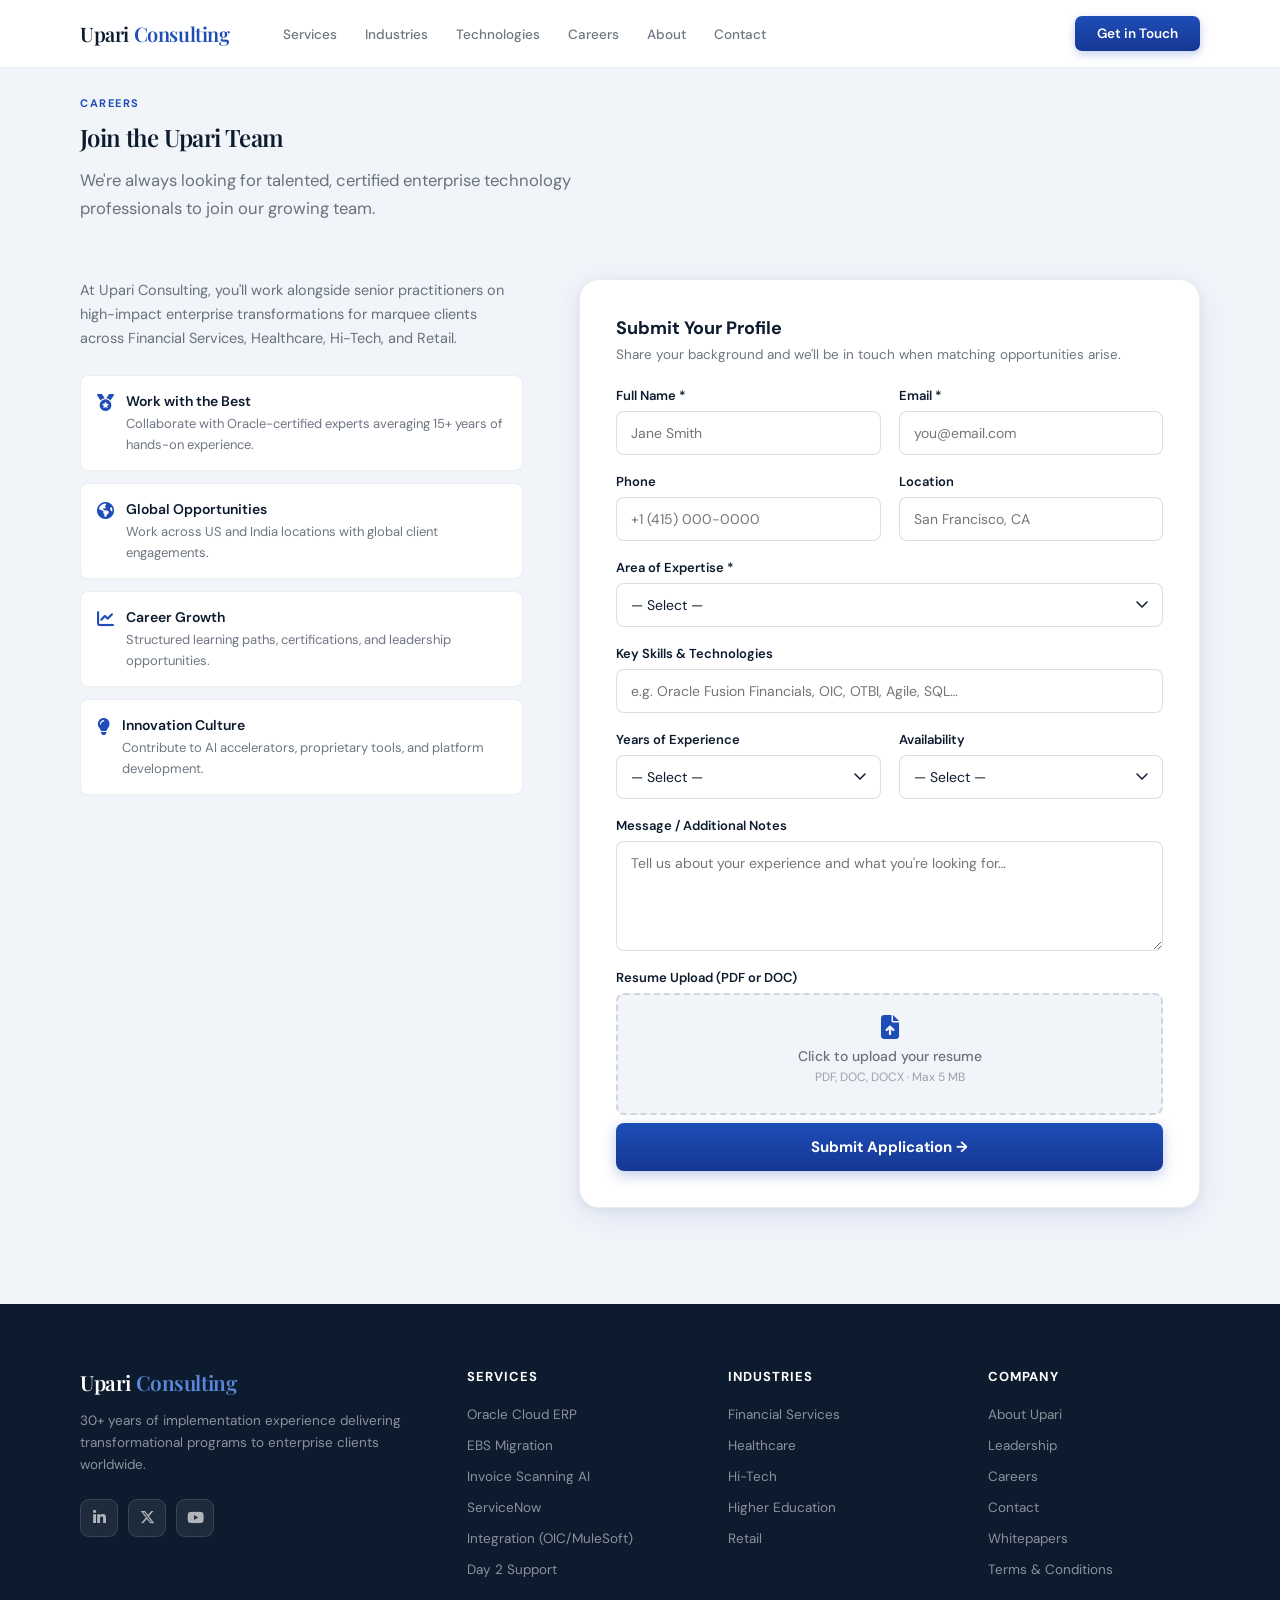
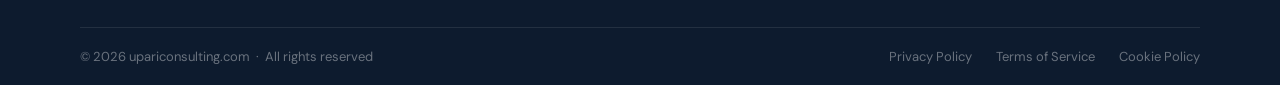
==== commit 3be6e3f8: "small updates" ====
--- a/careers.html
+++ b/careers.html
@@ -21,13 +21,13 @@
   <!-- ══ NAV ══════════════════════════════════════════════════ -->
   <nav class="nav" id="nav">
     <div class="nav-inner">
-      <a href="#" class="nav-logo"><span class="brand">Upari</span><span class="accent"> Consulting</span></a>
+      <a href="index.html" class="nav-logo"><span class="brand">Upari</span><span class="accent"> Consulting</span></a>
             <ul class="nav-links">
-        <li><a href="index.html#methodology">Our Approach</a></li>
         <li><a href="services.html">Services</a></li>
         <li><a href="services.html#industries">Industries</a></li>
-        <li><a href="index.html#technologies">Technologies</a></li>
+        <li><a href="services.html#technologies">Technologies</a></li>
         <li><a href="#careers">Careers</a></li>
+        <li><a href="index.html#methodology">About</a></li>
         <li><a href="index.html#contact">Contact</a></li>
       </ul>
       <div class="nav-right">
@@ -41,11 +41,11 @@
 
   <!-- Mobile menu -->
     <div class="mobile-menu" id="mobileMenu">
-    <a href="index.html#methodology" onclick="closeMobile()">Our Approach</a>
     <a href="services.html" onclick="closeMobile()">Services</a>
     <a href="services.html#industries" onclick="closeMobile()">Industries</a>
-    <a href="index.html#technologies" onclick="closeMobile()">Technologies</a>
+    <a href="services.html#technologies" onclick="closeMobile()">Technologies</a>
     <a href="#careers" onclick="closeMobile()">Careers</a>
+    <a href="index.html#methodology" onclick="closeMobile()">About</a>
     <a href="index.html#contact" onclick="closeMobile()">Contact</a>
     <a class="mob-cta" onclick="closeMobile(); openModal();">Get in Touch →</a>
   </div>
--- a/style.css
+++ b/style.css
@@ -112,6 +112,8 @@
 
     .section-alt {
       background: var(--surface-2);
+      border-top: 1px solid var(--line);
+      border-bottom: 1px solid var(--line);
     }
 
     .section-white {
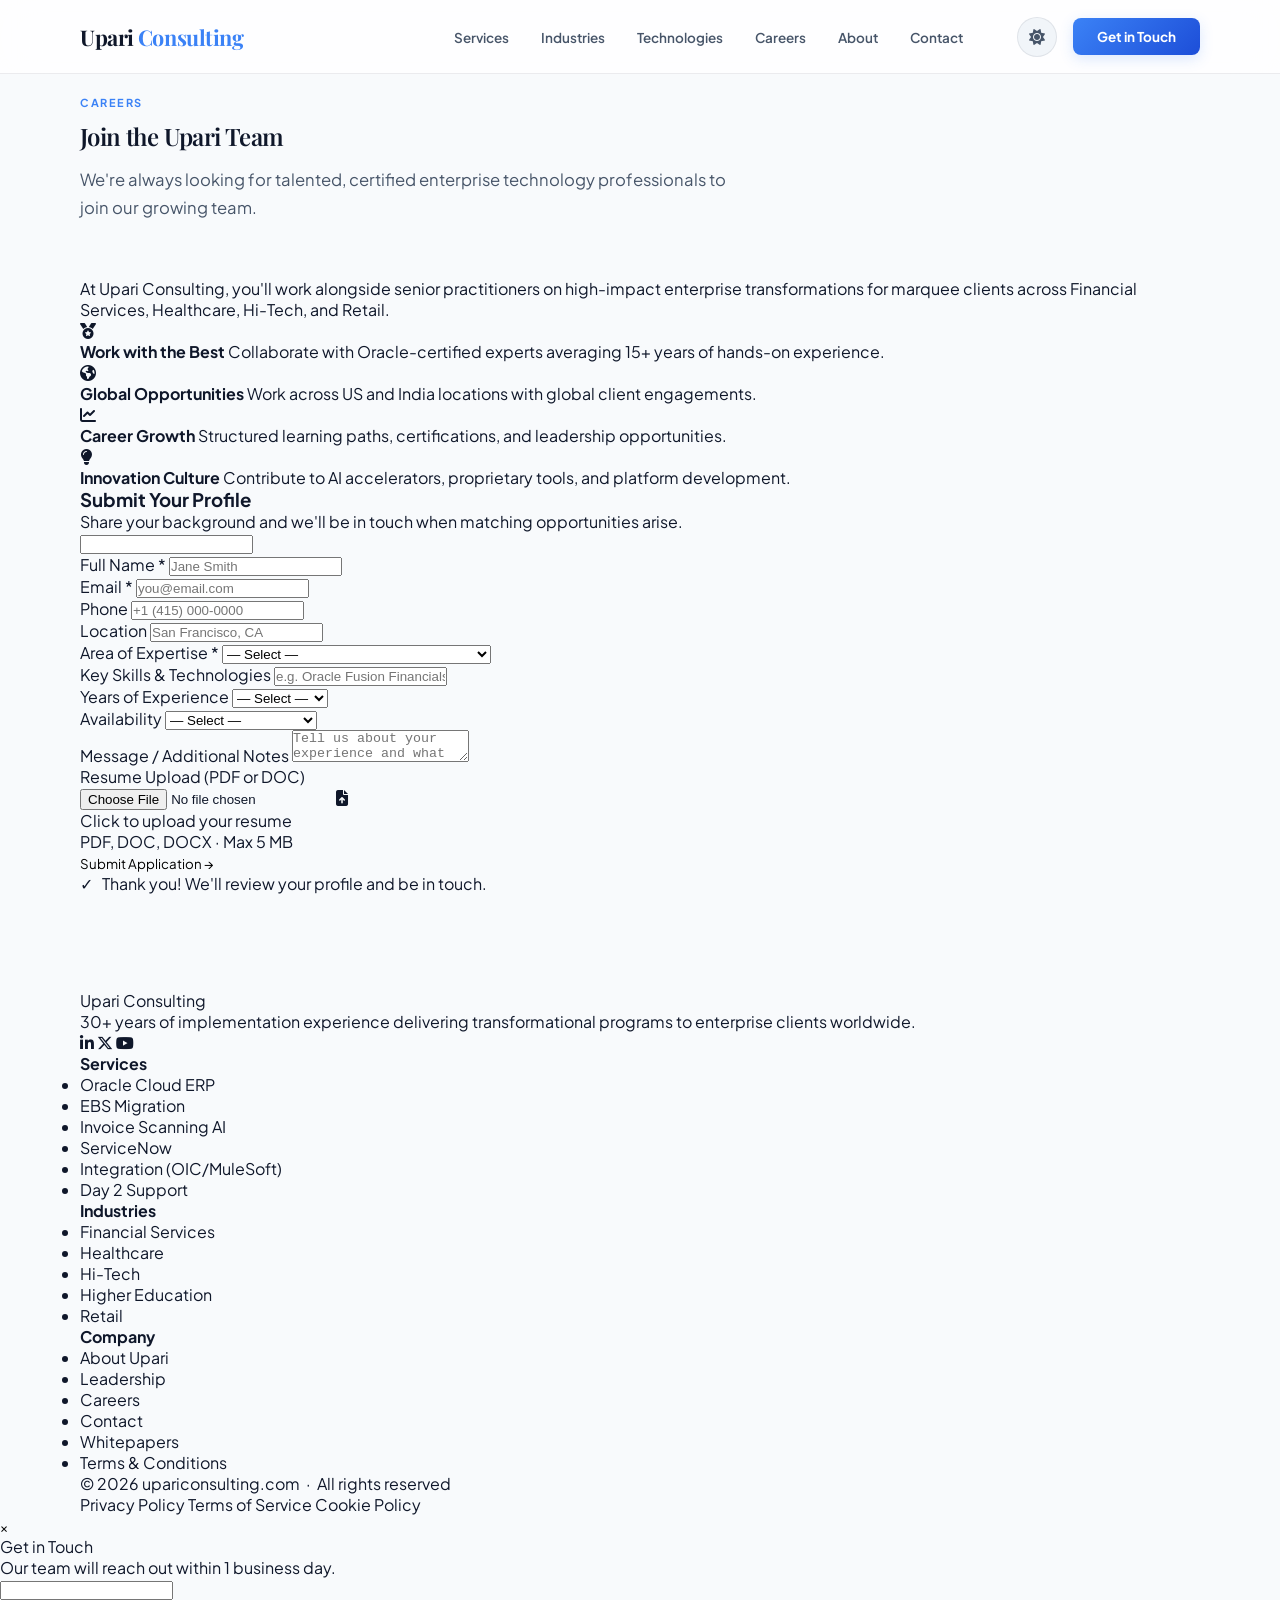
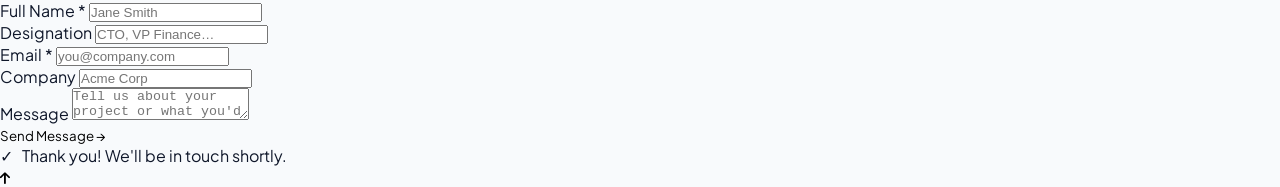
==== commit ba828619: "updated version" ====
--- a/careers.html
+++ b/careers.html
@@ -10,7 +10,7 @@
   <link rel="preconnect" href="https://fonts.googleapis.com" />
   <link rel="preconnect" href="https://fonts.gstatic.com" crossorigin />
   <link
-    href="https://fonts.googleapis.com/css2?family=Playfair+Display:wght@500;600;700&family=DM+Sans:wght@300;400;500;600;700&display=swap"
+    href="https://fonts.googleapis.com/css2?family=Playfair+Display:ital,wght@0,400..900;1,400..900&family=Plus+Jakarta+Sans:ital,wght@0,200..800;1,200..800&display=swap"
     rel="stylesheet" />
   <link rel="stylesheet" href="https://cdnjs.cloudflare.com/ajax/libs/font-awesome/6.5.1/css/all.min.css"
     crossorigin="anonymous" referrerpolicy="no-referrer" />
@@ -31,6 +31,10 @@
         <li><a href="index.html#contact">Contact</a></li>
       </ul>
       <div class="nav-right">
+        <button class="theme-toggle-btn" id="themeToggleBtn" aria-label="Toggle Theme" onclick="toggleTheme()">
+          <i class="fa-solid fa-moon"></i>
+          <i class="fa-solid fa-sun"></i>
+        </button>
         <button class="nav-cta" onclick="openModal()">Get in Touch</button>
         <button class="nav-burger" id="navBurger" aria-label="Menu" onclick="toggleMobile()">
           <span></span><span></span><span></span>
--- a/style.css
+++ b/style.css
@@ -1,32 +1,105 @@
-    /* ─── Design Tokens ─────────────────────────────────────── */
+@import url('https://fonts.googleapis.com/css2?family=Playfair+Display:ital,wght@0,400..900;1,400..900&family=Plus+Jakarta+Sans:ital,wght@0,200..800;1,200..800&display=swap');
+
+    /* ─── Design Tokens & Theme Support ─────────────────────── */
     :root {
-      --canvas: #f7f9fc;
-      --surface: #ffffff;
-      --surface-2: #f1f4f9;
-      --surface-3: #eaf0f8;
-      --ink: #0d1b2e;
-      --ink-soft: rgba(13, 27, 46, .60);
-      --ink-faint: rgba(13, 27, 46, .38);
-      --line: rgba(13, 27, 46, .08);
-      --line-strong: rgba(13, 27, 46, .14);
-      --accent: #1e4db7;
-      --accent-deep: #153793;
-      --accent-tint: rgba(30, 77, 183, .10);
-      --accent-glow: rgba(30, 77, 183, .20);
-      --teal: #0891b2;
-      --teal-tint: rgba(8, 145, 178, .12);
-      --green: #059669;
-      --green-tint: rgba(5, 150, 105, .12);
-      --amber: #d97706;
-      --amber-tint: rgba(217, 119, 6, .12);
+      /* Dark Theme (Default) */
+      --canvas: #060913;
+      --surface: #0b0f19;
+      --surface-2: #111827;
+      --surface-3: #1f2937;
+      --ink: #f8fafc;
+      --ink-soft: #94a3b8;
+      --ink-faint: #475569;
+      --line: rgba(255, 255, 255, 0.08);
+      --line-strong: rgba(255, 255, 255, 0.16);
+      --accent: #6366f1;
+      --accent-deep: #4f46e5;
+      --accent-tint: rgba(99, 102, 241, 0.15);
+      --accent-glow: rgba(99, 102, 241, 0.25);
+      --teal: #14b8a6;
+      --teal-tint: rgba(20, 184, 166, 0.15);
+      --green: #10b981;
+      --green-tint: rgba(16, 185, 129, 0.15);
+      --amber: #f59e0b;
+      --amber-tint: rgba(245, 158, 11, 0.15);
       --radius: 8px;
       --radius-lg: 14px;
       --radius-xl: 20px;
-      --shadow-sm: 0 1px 4px rgba(13, 27, 46, .06);
-      --shadow-md: 0 8px 28px rgba(30, 77, 183, .10), 0 2px 8px rgba(13, 27, 46, .06);
-      --shadow-lg: 0 20px 56px rgba(30, 77, 183, .13), 0 6px 20px rgba(13, 27, 46, .07);
-      --nav-h: 68px;
+      --shadow-sm: 0 2px 8px rgba(0, 0, 0, 0.4);
+      --shadow-md: 0 12px 32px rgba(0, 0, 0, 0.5), 0 2px 12px rgba(99, 102, 241, 0.05);
+      --shadow-lg: 0 24px 64px rgba(0, 0, 0, 0.6), 0 4px 20px rgba(99, 102, 241, 0.1);
+      --nav-h: 74px;
       --max-w: 1240px;
+      --nav-bg: rgba(6, 9, 19, 0.8);
+    }
+
+    :root[data-theme="light"] {
+      /* Light Theme Override */
+      --canvas: #f8fafc;
+      --surface: #ffffff;
+      --surface-2: #f1f5f9;
+      --surface-3: #e2e8f0;
+      --ink: #0f172a;
+      --ink-soft: #475569;
+      --ink-faint: #94a3b8;
+      --line: rgba(15, 23, 42, 0.08);
+      --line-strong: rgba(15, 23, 42, 0.14);
+      --accent: #3b82f6;
+      --accent-deep: #1d4ed8;
+      --accent-tint: rgba(59, 130, 246, 0.1);
+      --accent-glow: rgba(59, 130, 246, 0.18);
+      --teal: #0d9488;
+      --teal-tint: rgba(13, 148, 136, 0.1);
+      --green: #059669;
+      --green-tint: rgba(5, 150, 105, 0.1);
+      --amber: #d97706;
+      --amber-tint: rgba(217, 119, 6, 0.1);
+      --shadow-sm: 0 1px 4px rgba(15, 23, 42, 0.06);
+      --shadow-md: 0 8px 24px rgba(59, 130, 246, 0.08), 0 2px 8px rgba(15, 23, 42, 0.04);
+      --shadow-lg: 0 20px 48px rgba(59, 130, 246, 0.1), 0 4px 16px rgba(15, 23, 42, 0.05);
+      --nav-bg: rgba(255, 255, 255, 0.8);
+    }
+
+    /* Glowing background orbs */
+    .glow-orb {
+      position: absolute;
+      border-radius: 50%;
+      filter: blur(100px);
+      opacity: 0.12;
+      pointer-events: none;
+      z-index: 0;
+      animation: floatOrb 15s ease-in-out infinite alternate;
+    }
+    
+    :root[data-theme="light"] .glow-orb {
+      opacity: 0.05;
+    }
+
+    .orb-1 {
+      width: 450px;
+      height: 450px;
+      background: radial-gradient(circle, var(--accent) 0%, transparent 70%);
+      top: 10%;
+      right: -100px;
+    }
+
+    .orb-2 {
+      width: 400px;
+      height: 400px;
+      background: radial-gradient(circle, var(--teal) 0%, transparent 70%);
+      bottom: 20%;
+      left: -150px;
+      animation-delay: -5s;
+      animation-duration: 20s;
+    }
+
+    @keyframes floatOrb {
+      0% {
+        transform: translate(0, 0) scale(1);
+      }
+      100% {
+        transform: translate(50px, -70px) scale(1.15);
+      }
     }
 
     /* ─── Reset & Base ───────────────────────────────────────── */
@@ -44,7 +117,7 @@
     }
 
     body {
-      font-family: 'DM Sans', -apple-system, sans-serif;
+      font-family: 'Plus Jakarta Sans', -apple-system, sans-serif;
       background: var(--canvas);
       color: var(--ink);
       overflow-x: hidden;
@@ -182,19 +255,19 @@
       display: inline-flex;
       align-items: center;
       gap: 8px;
-      background: linear-gradient(180deg, #1e4db7 0%, #153793 100%);
+      background: linear-gradient(180deg, var(--accent) 0%, var(--accent-deep) 100%);
       color: #fff;
       padding: 14px 28px;
       border-radius: var(--radius);
       font-size: 15px;
       font-weight: 600;
-      box-shadow: 0 4px 14px rgba(30, 77, 183, .32);
+      box-shadow: 0 4px 14px var(--accent-glow);
       transition: transform .15s, box-shadow .2s, filter .2s;
     }
 
     .btn-primary:hover {
       filter: brightness(1.08);
-      box-shadow: 0 6px 22px rgba(30, 77, 183, .42);
+      box-shadow: 0 6px 22px var(--accent-glow);
       transform: translateY(-1px);
     }
 
@@ -233,7 +306,7 @@
     }
 
     .btn-ghost:hover {
-      border-color: rgba(30, 77, 183, .3);
+      border-color: rgba(99, 102, 241, .3);
       color: var(--ink);
       box-shadow: var(--shadow-md);
     }
@@ -250,14 +323,17 @@
       height: var(--nav-h);
       display: flex;
       align-items: center;
-      background: rgba(255, 255, 255, .94);
-      backdrop-filter: blur(18px);
+      background: var(--nav-bg);
+      backdrop-filter: blur(20px);
+      -webkit-backdrop-filter: blur(20px);
       border-bottom: 1px solid var(--line);
-      transition: box-shadow .3s;
+      transition: height 0.3s cubic-bezier(0.4, 0, 0.2, 1), box-shadow 0.3s, border-bottom 0.3s;
     }
 
     .nav.scrolled {
-      box-shadow: 0 3px 20px rgba(13, 27, 46, .07);
+      height: 64px;
+      box-shadow: var(--shadow-md);
+      border-bottom-color: var(--line-strong);
     }
 
     .nav-inner {
@@ -272,11 +348,14 @@
 
     .nav-logo {
       font-family: 'Playfair Display', Georgia, serif;
-      font-size: 1.25rem;
-      font-weight: 600;
+      font-size: 1.35rem;
+      font-weight: 700;
       letter-spacing: -.02em;
       white-space: nowrap;
       flex-shrink: 0;
+      display: flex;
+      align-items: center;
+      gap: 4px;
     }
 
     .nav-logo .brand {
@@ -285,27 +364,28 @@
 
     .nav-logo .accent {
       color: var(--accent);
-      font-weight: 600;
     }
 
     .nav-links {
       display: flex;
       align-items: center;
-      gap: 2px;
+      gap: 4px;
       list-style: none;
       flex: 1;
+      justify-content: flex-end;
     }
 
     .nav-links a {
       font-size: 13.5px;
-      font-weight: 500;
-      color: var(--ink-soft);
-      padding: 7px 13px;
+      font-weight: 600;
+      color: var(--ink-soft);
+      padding: 8px 14px;
       border-radius: 6px;
-      transition: color .2s, background .2s;
-    }
-
-    .nav-links a:hover {
+      transition: color .2s, background .2s, transform 0.15s;
+    }
+
+    .nav-links a:hover,
+    .nav-links a.active {
       color: var(--ink);
       background: var(--accent-tint);
     }
@@ -318,20 +398,57 @@
     }
 
     .nav-cta {
-      background: linear-gradient(180deg, #1e4db7 0%, #153793 100%);
+      background: linear-gradient(135deg, var(--accent) 0%, var(--accent-deep) 100%);
       color: #fff;
-      padding: 9px 22px;
-      border-radius: 7px;
+      padding: 10px 24px;
+      border-radius: var(--radius);
       font-size: 13.5px;
-      font-weight: 600;
-      box-shadow: 0 3px 10px rgba(30, 77, 183, .28);
+      font-weight: 700;
+      box-shadow: 0 4px 14px var(--accent-glow);
       transition: filter .15s, box-shadow .2s, transform .15s;
     }
 
     .nav-cta:hover {
-      filter: brightness(1.08);
-      box-shadow: 0 5px 16px rgba(30, 77, 183, .38);
+      filter: brightness(1.1);
+      box-shadow: 0 6px 20px var(--accent-glow);
       transform: translateY(-1px);
+    }
+
+    .theme-toggle-btn {
+      width: 40px;
+      height: 40px;
+      border-radius: 50%;
+      border: 1px solid var(--line);
+      background: var(--surface-2);
+      color: var(--ink-soft);
+      display: flex;
+      align-items: center;
+      justify-content: center;
+      font-size: 16px;
+      transition: background 0.2s, color 0.2s, border-color 0.2s, transform 0.2s;
+    }
+
+    .theme-toggle-btn:hover {
+      background: var(--surface-3);
+      color: var(--ink);
+      border-color: var(--line-strong);
+      transform: scale(1.05);
+    }
+
+    .theme-toggle-btn .fa-sun {
+      display: none;
+    }
+
+    .theme-toggle-btn .fa-moon {
+      display: block;
+    }
+
+    :root[data-theme="light"] .theme-toggle-btn .fa-sun {
+      display: block;
+    }
+
+    :root[data-theme="light"] .theme-toggle-btn .fa-moon {
+      display: none;
     }
 
     .nav-burger {
@@ -354,45 +471,70 @@
       height: 2px;
       background: var(--ink);
       border-radius: 2px;
-      transition: transform .3s, opacity .3s;
+      transition: transform .3s, opacity .3s, background .3s;
+    }
+    
+    .nav-burger.open span:nth-child(1) {
+      transform: translateY(7px) rotate(45deg);
+    }
+    
+    .nav-burger.open span:nth-child(2) {
+      opacity: 0;
+    }
+    
+    .nav-burger.open span:nth-child(3) {
+      transform: translateY(-7px) rotate(-45deg);
     }
 
     .mobile-menu {
-      display: none;
+      display: flex;
       position: fixed;
-      inset: var(--nav-h) 0 0;
-      background: rgba(255, 255, 255, .97);
+      top: var(--nav-h);
+      left: 0;
+      right: 0;
+      height: 0;
+      opacity: 0;
+      pointer-events: none;
+      background: var(--surface);
       backdrop-filter: blur(20px);
+      -webkit-backdrop-filter: blur(20px);
       z-index: 800;
       flex-direction: column;
-      padding: 28px 24px;
+      padding: 0 24px;
       gap: 6px;
       overflow-y: auto;
+      transition: height 0.3s cubic-bezier(0.4, 0, 0.2, 1), opacity 0.2s ease, padding 0.3s ease;
+      border-bottom: 0px solid var(--line);
     }
 
     .mobile-menu.open {
-      display: flex;
+      height: calc(100vh - var(--nav-h));
+      opacity: 1;
+      pointer-events: auto;
+      padding: 24px;
+      border-bottom-width: 1px;
     }
 
     .mobile-menu a {
       font-size: 16px;
-      font-weight: 500;
+      font-weight: 600;
       color: var(--ink);
       padding: 14px 16px;
       border-radius: 9px;
       border-bottom: 1px solid var(--line);
-      transition: background .2s;
+      transition: background .2s, color .2s;
     }
 
     .mobile-menu a:hover {
       background: var(--accent-tint);
+      color: var(--accent);
     }
 
     .mobile-menu .mob-cta {
       margin-top: 12px;
-      background: linear-gradient(180deg, #1e4db7 0%, #153793 100%);
+      background: linear-gradient(135deg, var(--accent) 0%, var(--accent-deep) 100%);
       color: #fff;
-      border-radius: 10px;
+      border-radius: var(--radius-lg);
       text-align: center;
       border-bottom: none;
     }
@@ -457,348 +599,364 @@
     }
 
     .hero-badge .dot {
-      width: 7px;
-      height: 7px;
+      width: 6px;
+      height: 6px;
+      background: var(--accent);
       border-radius: 50%;
-      background: var(--accent);
-      flex-shrink: 0;
-      box-shadow: 0 0 0 3px rgba(30, 77, 183, .18);
-    }
-
-    h1.hero-title {
+      display: inline-block;
+    }
+
+    .hero-title {
       font-family: 'Playfair Display', Georgia, serif;
-      font-size: clamp(2.4rem, 4.2vw+.7rem, 4.2rem);
-      font-weight: 700;
-      line-height: 1.07;
-      letter-spacing: -.03em;
-      color: var(--ink);
-      margin-bottom: 16px;
-    }
-
-    h1.hero-title .accent {
+      font-size: clamp(2.4rem, 4.5vw, 3.8rem);
+      font-weight: 700;
+      line-height: 1.1;
+      letter-spacing: -.02em;
+      color: var(--ink);
+      margin-bottom: 20px;
+    }
+
+    .hero-title .accent {
       color: var(--accent);
+      background: linear-gradient(120deg, var(--accent) 0%, var(--teal) 100%);
+      -webkit-background-clip: text;
+      -webkit-text-fill-color: transparent;
     }
 
     .hero-focus {
-      font-size: clamp(.95rem, .5vw+.85rem, 1.08rem);
+      font-size: 13.5px;
+      font-weight: 700;
+      color: var(--teal);
+      text-transform: uppercase;
+      letter-spacing: .08em;
+      margin-bottom: 20px;
+    }
+
+    .hero-sub {
+      font-size: 1.1rem;
+      color: var(--ink-soft);
+      line-height: 1.65;
+      margin-bottom: 36px;
+      max-width: 50ch;
+    }
+
+    .hero-actions {
+      display: flex;
+      gap: 16px;
+      margin-bottom: 48px;
+      flex-wrap: wrap;
+    }
+
+    .hero-trust {
+      border-top: 1px solid var(--line);
+      padding-top: 24px;
+    }
+
+    .hero-trust-text {
+      font-size: 12px;
       font-weight: 600;
-      letter-spacing: .06em;
-      color: var(--accent-deep);
-      margin-bottom: 14px;
-    }
-
-    .hero-sub {
-      font-size: clamp(1rem, .6vw+.88rem, 1.16rem);
-      line-height: 1.65;
-      color: var(--ink-soft);
-      max-width: 40ch;
-      margin-bottom: 36px;
-    }
-
-    .hero-actions {
+      color: var(--ink-faint);
+      text-transform: uppercase;
+      letter-spacing: .08em;
+      display: block;
+      margin-bottom: 12px;
+    }
+
+    .hero-trust-logos {
       display: flex;
       flex-wrap: wrap;
-      gap: 14px;
-      align-items: center;
-    }
-
-    .hero-trust {
-      margin-top: 44px;
-      display: flex;
-      align-items: center;
-      gap: 18px;
-      flex-wrap: wrap;
-    }
-
-    .hero-trust-text {
+      gap: 10px;
+    }
+
+    .trust-chip {
       font-size: 11.5px;
-      color: var(--ink-faint);
-      letter-spacing: .06em;
-      text-transform: uppercase;
       font-weight: 600;
-    }
-
-    .hero-trust-logos {
-      display: flex;
-      gap: 10px;
-      align-items: center;
-      flex-wrap: wrap;
-    }
-
-    .trust-chip {
+      padding: 6px 14px;
       background: var(--surface-2);
       border: 1px solid var(--line);
-      border-radius: 6px;
-      padding: 5px 13px;
+      color: var(--ink-soft);
+      border-radius: 20px;
+    }
+
+    /* ─── Hero Visual & Wizard (Transformation Journey) ────── */
+    .hero-visual {
+      display: flex;
+      justify-content: center;
+      align-items: center;
+      position: relative;
+    }
+
+    .float-badge {
+      position: absolute;
+      padding: 8px 14px;
+      background: var(--surface-2);
+      border: 1px solid var(--line);
+      border-radius: 30px;
       font-size: 12px;
       font-weight: 600;
-      color: var(--ink-soft);
-      letter-spacing: .02em;
-    }
-
-    /* Hero transformation visual */
-    .hero-visual {
+      color: var(--ink);
+      box-shadow: var(--shadow-sm);
+      display: flex;
+      align-items: center;
+      gap: 6px;
+      z-index: 10;
+    }
+
+    .float-badge i {
+      color: var(--green);
+    }
+
+    .float-badge.top-right {
+      top: -20px;
+      right: -20px;
+    }
+
+    .float-badge.bot-left {
+      bottom: -20px;
+      left: -20px;
+    }
+
+    .hero-transform-card {
+      width: 100%;
+      max-width: 480px;
+      padding: 30px;
+      border-radius: var(--radius-xl);
+      background: var(--surface-2);
+      border: 1px solid var(--line);
+      box-shadow: var(--shadow-lg);
       position: relative;
     }
 
-    .hero-transform-card {
-      background: var(--surface);
-      border: 1px solid var(--line);
-      border-radius: var(--radius-xl);
-      padding: 32px;
-      box-shadow: var(--shadow-lg);
-    }
-
     .htc-head {
       display: flex;
       justify-content: space-between;
       align-items: center;
-      margin-bottom: 26px;
+      margin-bottom: 24px;
     }
 
     .htc-label {
+      font-size: 12px;
+      font-weight: 700;
+      color: var(--ink-soft);
+      text-transform: uppercase;
+      letter-spacing: 0.08em;
+    }
+
+    .htc-badge {
       font-size: 11px;
       font-weight: 700;
-      letter-spacing: .1em;
+      padding: 3px 8px;
+      background: var(--accent-tint);
+      color: var(--accent);
+      border-radius: 6px;
+    }
+
+    .journey-tabs {
+      display: flex;
+      gap: 8px;
+      margin-bottom: 24px;
+      border-bottom: 1px solid var(--line);
+      padding-bottom: 12px;
+    }
+
+    .j-tab {
+      flex: 1;
+      padding: 10px;
+      font-size: 13.5px;
+      font-weight: 600;
+      color: var(--ink-soft);
+      border-radius: var(--radius);
+      transition: color .2s, background .2s, border-color .2s;
+      text-align: center;
+      border: 1px solid transparent;
+      background: transparent;
+    }
+
+    .j-tab:hover {
+      color: var(--ink);
+      background: var(--accent-tint);
+    }
+
+    .j-tab.active {
+      color: var(--accent);
+      background: var(--accent-tint);
+      border-color: rgba(99, 102, 241, 0.2);
+    }
+
+    .jt-num {
+      display: block;
+      font-size: 11px;
+      font-weight: 700;
+      opacity: 0.6;
+      margin-bottom: 2px;
+    }
+
+    .journey-content-pane {
+      position: relative;
+      min-height: 220px;
+    }
+
+    .j-pane {
+      display: none;
+      animation: fadeIn .4s ease forwards;
+    }
+
+    .j-pane.active {
+      display: block;
+    }
+
+    @keyframes fadeIn {
+      from {
+        opacity: 0;
+        transform: translateY(8px);
+      }
+      to {
+        opacity: 1;
+        transform: none;
+      }
+    }
+
+    .pane-header {
+      display: flex;
+      gap: 16px;
+      align-items: center;
+      margin-bottom: 16px;
+    }
+
+    .pane-icon {
+      width: 44px;
+      height: 44px;
+      border-radius: 12px;
+      background: var(--accent-tint);
+      color: var(--accent);
+      display: flex;
+      align-items: center;
+      justify-content: center;
+      font-size: 18px;
+    }
+
+    .pane-header h4 {
+      font-size: 16px;
+      font-weight: 700;
+      color: var(--ink);
+      margin-bottom: 2px;
+    }
+
+    .pane-meta {
+      font-size: 11px;
+      font-weight: 600;
+      color: var(--ink-soft);
       text-transform: uppercase;
-      color: var(--ink-faint);
-    }
-
-    .htc-badge {
-      display: flex;
-      align-items: center;
-      gap: 6px;
-      background: var(--green-tint);
-      border-radius: 20px;
-      padding: 4px 11px;
-      font-size: 11px;
-      font-weight: 700;
-      color: var(--green);
-    }
-
-    .htc-badge::before {
-      content: '';
-      width: 6px;
-      height: 6px;
-      border-radius: 50%;
-      background: var(--green);
-      flex-shrink: 0;
-      box-shadow: 0 0 0 3px var(--green-tint);
-      animation: pulse 2s infinite;
-    }
-
-    @keyframes pulse {
-
-      0%,
-      100% {
-        box-shadow: 0 0 0 3px var(--green-tint);
-      }
-
-      50% {
-        box-shadow: 0 0 0 7px transparent;
-      }
-    }
-
-    .journey-steps {
-      display: flex;
-      flex-direction: column;
-      gap: 0;
+      letter-spacing: 0.05em;
+    }
+
+    .pane-text {
+      font-size: 14px;
+      line-height: 1.6;
+      color: var(--ink-soft);
+      margin-bottom: 24px;
+    }
+
+    .pane-stats {
+      display: flex;
+      gap: 24px;
+      border-top: 1px solid var(--line);
+      padding-top: 18px;
+    }
+
+    .p-stat {
+      font-size: 12px;
+      color: var(--ink-soft);
+    }
+
+    .p-stat strong {
+      display: block;
+      font-size: 16px;
+      font-weight: 700;
+      color: var(--ink);
+      margin-bottom: 2px;
+    }
+
+    .journey-progress-bar {
+      width: 100%;
+      height: 4px;
+      background: var(--line);
+      border-radius: 2px;
+      margin-top: 24px;
+      overflow: hidden;
+    }
+
+    .jp-fill {
+      height: 100%;
+      background: linear-gradient(90deg, var(--accent), var(--teal));
+      border-radius: 2px;
+      width: 25%;
+      transition: width 0.4s cubic-bezier(0.4, 0, 0.2, 1);
+    }
+
+    /* ─── Ticker Scrolling Loop ────────────────────────────── */
+    .ticker {
+      background: var(--surface-2);
+      border-top: 1px solid var(--line);
+      border-bottom: 1px solid var(--line);
+      padding: 20px 0;
+      overflow: hidden;
+      white-space: nowrap;
       position: relative;
-    }
-
-    .journey-steps::before {
+      z-index: 5;
+    }
+
+    .ticker::before,
+    .ticker::after {
       content: '';
       position: absolute;
-      left: 22px;
-      top: 22px;
-      bottom: 22px;
-      width: 2px;
-      background: linear-gradient(180deg, var(--accent), var(--teal));
-      border-radius: 2px;
-    }
-
-    .journey-step {
-      display: flex;
-      gap: 16px;
-      align-items: flex-start;
-      padding: 14px 0;
-    }
-
-    .journey-step:not(:last-child) {
-      border-bottom: 1px solid var(--line);
-    }
-
-    .js-num {
-      width: 44px;
-      height: 44px;
-      border-radius: 50%;
-      flex-shrink: 0;
-      background: var(--surface);
-      border: 2px solid var(--accent);
-      display: flex;
-      align-items: center;
-      justify-content: center;
-      font-size: 13px;
-      font-weight: 700;
+      top: 0;
+      bottom: 0;
+      width: 120px;
+      z-index: 2;
+      pointer-events: none;
+    }
+
+    .ticker::before {
+      left: 0;
+      background: linear-gradient(90deg, var(--canvas) 0%, transparent 100%);
+    }
+
+    .ticker::after {
+      right: 0;
+      background: linear-gradient(-90deg, var(--canvas) 0%, transparent 100%);
+    }
+
+    .ticker-track {
+      display: inline-flex;
+      align-items: center;
+      gap: 40px;
+      animation: tickerScroll 30s linear infinite;
+    }
+
+    .ticker-item {
+      display: inline-flex;
+      align-items: center;
+      gap: 10px;
+      font-size: 13.5px;
+      font-weight: 600;
+      color: var(--ink-soft);
+      text-transform: uppercase;
+      letter-spacing: 0.05em;
+    }
+
+    .ticker-item i {
       color: var(--accent);
-      position: relative;
-      z-index: 1;
-    }
-
-    .journey-step.active .js-num {
-      background: linear-gradient(135deg, var(--accent), var(--accent-deep));
-      color: #fff;
-      border-color: transparent;
-      box-shadow: 0 0 0 5px rgba(30, 77, 183, .14);
-    }
-
-    .js-content {
-      flex: 1;
-      padding-top: 4px;
-    }
-
-    .js-title {
-      font-size: 14px;
-      font-weight: 700;
-      color: var(--ink);
-      margin-bottom: 3px;
-    }
-
-    .js-desc {
-      font-size: 12.5px;
-      color: var(--ink-soft);
-      line-height: 1.5;
-    }
-
-    .js-tag {
-      display: inline-block;
-      font-size: 10.5px;
-      font-weight: 700;
-      padding: 2px 8px;
-      border-radius: 5px;
-      margin-top: 6px;
-      background: var(--accent-tint);
-      color: var(--accent-deep);
-    }
-
-    .journey-step.active .js-tag {
-      background: var(--green-tint);
-      color: var(--green);
-    }
-
-    .htc-stats {
-      display: grid;
-      grid-template-columns: 1fr 1fr 1fr;
-      gap: 12px;
-      margin-top: 24px;
-      padding-top: 20px;
-      border-top: 1px solid var(--line);
-    }
-
-    .htc-stat {
-      text-align: center;
-      background: var(--surface-2);
-      border-radius: 10px;
-      padding: 14px 8px;
-    }
-
-    .htc-stat .num {
-      font-family: 'Playfair Display', Georgia, serif;
-      font-size: 1.6rem;
-      font-weight: 700;
-      color: var(--accent);
-      line-height: 1;
-    }
-
-    .htc-stat .lbl {
-      font-size: 11px;
-      color: var(--ink-soft);
-      margin-top: 4px;
-    }
-
-    .float-badge {
-      position: absolute;
-      background: var(--surface);
-      border: 1px solid var(--line);
-      border-radius: 12px;
-      padding: 10px 14px;
-      box-shadow: var(--shadow-md);
-      display: flex;
-      align-items: center;
-      gap: 10px;
-      font-size: 12px;
-      font-weight: 500;
-      color: var(--ink);
-      animation: floatBadge 4s ease-in-out infinite;
-    }
-
-    .float-badge.top-right {
-      top: -18px;
-      right: -24px;
-    }
-
-    .float-badge.bot-left {
-      bottom: -18px;
-      left: -24px;
-      animation-delay: 2s;
-    }
-
-    .float-badge i {
-      color: var(--accent);
-      font-size: 16px;
-    }
-
-    @keyframes floatBadge {
-
-      0%,
+      font-size: 15px;
+      filter: drop-shadow(0 0 4px var(--accent-glow));
+    }
+
+    @keyframes tickerScroll {
+      0% {
+        transform: translate3d(0, 0, 0);
+      }
       100% {
-        transform: translateY(0);
-      }
-
-      50% {
-        transform: translateY(-6px);
-      }
-    }
-
-    /* ═══════════════════════════════════════════════════════════
-       TICKER
-    ═══════════════════════════════════════════════════════════ */
-    .ticker {
-      background: linear-gradient(90deg, #0d1b2e, #153793, #0d1b2e);
-      color: rgba(255, 255, 255, .85);
-      padding: 14px 0;
-      overflow: hidden;
-    }
-
-    .ticker-track {
-      display: flex;
-      gap: 60px;
-      white-space: nowrap;
-      animation: ticker 35s linear infinite;
-      width: max-content;
-    }
-
-    .ticker-item {
-      display: flex;
-      align-items: center;
-      gap: 10px;
-      font-size: 13px;
-      font-weight: 500;
-      letter-spacing: .03em;
-    }
-
-    .ticker-item i {
-      color: rgba(100, 149, 237, .6);
-      font-size: 10px;
-    }
-
-    @keyframes ticker {
-      from {
-        transform: translateX(0);
-      }
-
-      to {
-        transform: translateX(-50%);
+        transform: translate3d(-50%, 0, 0);
       }
     }
 
@@ -813,10 +971,11 @@
       overflow: hidden;
       background: var(--line);
       box-shadow: var(--shadow-md);
+      margin-top: 40px;
     }
 
     .counter-cell {
-      background: var(--surface);
+      background: var(--surface-2);
       padding: 38px 28px;
       display: flex;
       flex-direction: column;
@@ -847,6 +1006,8 @@
       color: var(--accent);
       line-height: 1;
       letter-spacing: -.02em;
+      position: relative;
+      z-index: 2;
     }
 
     .counter-label {
@@ -854,6 +1015,8 @@
       color: var(--ink-soft);
       font-weight: 500;
       line-height: 1.4;
+      position: relative;
+      z-index: 2;
     }
 
     .counter-icon {
@@ -867,6 +1030,13 @@
       font-size: 20px;
       color: var(--accent);
       margin-bottom: 4px;
+      position: relative;
+      z-index: 2;
+      transition: transform 0.3s;
+    }
+    
+    .counter-cell:hover .counter-icon {
+      transform: scale(1.1) rotate(5deg);
     }
 
     /* ═══════════════════════════════════════════════════════════
@@ -884,7 +1054,7 @@
     }
 
     .method-card-main {
-      background: var(--surface);
+      background: var(--surface-2);
       border: 1px solid var(--line);
       border-radius: var(--radius-xl);
       overflow: hidden;
@@ -980,7 +1150,7 @@
       position: absolute;
       top: -18px;
       right: -18px;
-      background: var(--surface);
+      background: var(--surface-3);
       border: 1px solid var(--line);
       border-radius: 12px;
       padding: 12px 16px;
@@ -1039,9 +1209,165 @@
       line-height: 1.55;
     }
 
-    /* ═══════════════════════════════════════════════════════════
-       TRANSFORMATION PROGRAMS
-    ═══════════════════════════════════════════════════════════ */
+    /* ─── Services & Capabilities ──────────────────────────── */
+    .services-modern-grid {
+      display: grid;
+      grid-template-columns: repeat(3, 1fr);
+      gap: 24px;
+      margin-top: 40px;
+    }
+
+    .service-modern-card {
+      background: var(--surface-2);
+      border: 1px solid var(--line);
+      border-radius: var(--radius-xl);
+      padding: 36px 30px;
+      display: flex;
+      flex-direction: column;
+      gap: 18px;
+      box-shadow: var(--shadow-sm);
+      transition: transform 0.3s, border-color 0.3s, box-shadow 0.3s;
+      position: relative;
+      overflow: hidden;
+    }
+
+    .service-modern-card:hover {
+      transform: translateY(-6px);
+      border-color: var(--accent);
+      box-shadow: var(--shadow-md);
+    }
+
+    .sm-card-icon {
+      width: 48px;
+      height: 48px;
+      border-radius: 12px;
+      background: var(--accent-tint);
+      color: var(--accent);
+      display: flex;
+      align-items: center;
+      justify-content: center;
+      font-size: 20px;
+      transition: transform 0.3s, background 0.3s, color 0.3s;
+    }
+
+    .service-modern-card:hover .sm-card-icon {
+      transform: scale(1.1) rotate(5deg);
+      background: var(--accent);
+      color: #fff;
+    }
+
+    .service-modern-card h3 {
+      font-size: 18px;
+      font-weight: 700;
+      color: var(--ink);
+    }
+
+    .service-modern-card p {
+      font-size: 14px;
+      line-height: 1.6;
+      color: var(--ink-soft);
+      flex: 1;
+    }
+
+    .sm-card-tags {
+      display: flex;
+      flex-wrap: wrap;
+      gap: 8px;
+      margin-top: 8px;
+    }
+
+    .sm-tag {
+      font-size: 11px;
+      font-weight: 600;
+      padding: 4px 10px;
+      border-radius: 6px;
+      background: var(--surface-3);
+      color: var(--ink-soft);
+      border: 1px solid var(--line);
+    }
+
+    .sm-card-link {
+      display: inline-flex;
+      align-items: center;
+      gap: 6px;
+      font-size: 13.5px;
+      font-weight: 600;
+      color: var(--accent);
+      margin-top: 14px;
+      transition: gap 0.2s;
+    }
+
+    .sm-card-link:hover {
+      gap: 9px;
+    }
+
+    /* ─── Process Timeline ─────────────────────────────────── */
+    .process-timeline {
+      display: grid;
+      grid-template-columns: repeat(4, 1fr);
+      gap: 32px;
+      position: relative;
+      margin-top: 48px;
+    }
+
+    .process-step {
+      display: flex;
+      flex-direction: column;
+      position: relative;
+    }
+
+    .ps-number {
+      font-family: 'Playfair Display', Georgia, serif;
+      font-size: 2.2rem;
+      font-weight: 700;
+      color: var(--line-strong);
+      line-height: 1;
+      margin-bottom: 12px;
+      transition: color 0.3s;
+    }
+
+    .process-step:hover .ps-number {
+      color: var(--accent);
+    }
+
+    .ps-indicator {
+      width: 100%;
+      height: 2px;
+      background: var(--line);
+      margin-bottom: 20px;
+      position: relative;
+      display: flex;
+      align-items: center;
+    }
+
+    .ps-dot {
+      width: 10px;
+      height: 10px;
+      border-radius: 50%;
+      background: var(--line-strong);
+      position: absolute;
+      left: 0;
+      transition: background 0.3s, transform 0.3s, box-shadow 0.3s;
+    }
+
+    .process-step:hover .ps-dot {
+      background: var(--accent);
+      transform: scale(1.3);
+      box-shadow: 0 0 8px var(--accent-glow);
+    }
+
+    .process-step h4 {
+      font-size: 16px;
+      font-weight: 700;
+      color: var(--ink);
+      margin-bottom: 8px;
+    }
+
+    .process-step p {
+      font-size: 13.5px;
+      line-height: 1.6;
+      color: var(--ink-soft);
+    }
     .programs-grid {
       display: grid;
       grid-template-columns: repeat(3, 1fr);
@@ -1674,11 +2000,306 @@
     /* ═══════════════════════════════════════════════════════════
        CTA BAND
     ═══════════════════════════════════════════════════════════ */
+
+/* ═══════════════════════════════════════════════════════════
+       INDUSTRIES
+    ═══════════════════════════════════════════════════════════ */
+    .industries-grid {
+      display: grid;
+      grid-template-columns: repeat(5, 1fr);
+      gap: 18px;
+    }
+
+    .industry-card {
+      background: var(--surface);
+      border: 1px solid var(--line);
+      border-radius: var(--radius-lg);
+      padding: 26px 18px;
+      text-align: center;
+      position: relative;
+      overflow: hidden;
+      box-shadow: var(--shadow-sm);
+      transition: box-shadow .25s, border-color .25s, transform .25s;
+    }
+
+    .industry-card:hover {
+      box-shadow: var(--shadow-md);
+      border-color: rgba(30, 77, 183, .22);
+      transform: translateY(-3px);
+    }
+
+    .industry-icon {
+      width: 58px;
+      height: 58px;
+      border-radius: 16px;
+      background: linear-gradient(135deg, var(--accent-tint), rgba(30, 77, 183, .04));
+      border: 1px solid rgba(30, 77, 183, .12);
+      display: flex;
+      align-items: center;
+      justify-content: center;
+      font-size: 24px;
+      color: var(--accent);
+      margin: 0 auto 14px;
+    }
+
+    .industry-card h3 {
+      font-size: 14.5px;
+      font-weight: 700;
+      color: var(--ink);
+      margin-bottom: 7px;
+    }
+
+    .industry-card p {
+      font-size: 12.5px;
+      color: var(--ink-soft);
+      line-height: 1.55;
+    }
+
+    .industry-link {
+      display: inline-flex;
+      align-items: center;
+      gap: 5px;
+      font-size: 12px;
+      font-weight: 600;
+      color: var(--accent);
+      margin-top: 12px;
+      transition: gap .2s;
+    }
+
+    .industry-link:hover {
+      gap: 8px;
+    
+
+    /* ─── Testimonials ─────────────────────────────────────── */
+    .testimonials-grid {
+      display: grid;
+      grid-template-columns: repeat(3, 1fr);
+      gap: 24px;
+      margin-top: 40px;
+    }
+
+    .testimonial-card {
+      background: var(--surface-2);
+      border: 1px solid var(--line);
+      border-radius: var(--radius-xl);
+      padding: 36px 30px;
+      display: flex;
+      flex-direction: column;
+      gap: 20px;
+      box-shadow: var(--shadow-sm);
+      transition: transform 0.3s, border-color 0.3s;
+    }
+
+    .testimonial-card:hover {
+      transform: translateY(-4px);
+      border-color: var(--accent);
+    }
+
+    .t-rating {
+      display: flex;
+      gap: 4px;
+      color: var(--amber);
+      font-size: 13px;
+    }
+
+    .t-quote {
+      font-size: 14px;
+      line-height: 1.65;
+      color: var(--ink-soft);
+      font-style: italic;
+      flex: 1;
+    }
+
+    .t-author {
+      display: flex;
+      align-items: center;
+      gap: 14px;
+      border-top: 1px solid var(--line);
+      padding-top: 16px;
+    }
+
+    .ta-avatar {
+      width: 40px;
+      height: 40px;
+      border-radius: 50%;
+      background: var(--accent-tint);
+      color: var(--accent);
+      display: flex;
+      align-items: center;
+      justify-content: center;
+      font-size: 16px;
+    }
+
+    .t-author strong {
+      display: block;
+      font-size: 14px;
+      font-weight: 700;
+      color: var(--ink);
+    }
+
+    .t-author span {
+      display: block;
+      font-size: 12px;
+      color: var(--ink-soft);
+      margin-top: 2px;
+    }
+
+
+    /* ═══════════════════════════════════════════════════════════
+       CTA BAND
+    ═══════════════════════════════════════════════════════════ */
+
+    /* ═══════════════════════════════════════════════════════════
+       INDUSTRIES
+    ═══════════════════════════════════════════════════════════ */
+    .industries-grid {
+      display: grid;
+      grid-template-columns: repeat(5, 1fr);
+      gap: 18px;
+      margin-top: 40px;
+    }
+
+    .industry-card {
+      background: var(--surface-2);
+      border: 1px solid var(--line);
+      border-radius: var(--radius-lg);
+      padding: 30px 20px;
+      text-align: center;
+      transition: transform 0.3s, border-color 0.3s, box-shadow 0.3s;
+      display: flex;
+      flex-direction: column;
+      align-items: center;
+      gap: 12px;
+    }
+
+    .industry-card:hover {
+      transform: translateY(-5px);
+      border-color: var(--accent);
+      box-shadow: var(--shadow-md);
+    }
+
+    .industry-icon {
+      width: 52px;
+      height: 52px;
+      border-radius: 12px;
+      background: var(--accent-tint);
+      color: var(--accent);
+      display: flex;
+      align-items: center;
+      justify-content: center;
+      font-size: 20px;
+    }
+
+    .industry-card h3 {
+      font-size: 16px;
+      font-weight: 700;
+      color: var(--ink);
+    }
+
+    .industry-card p {
+      font-size: 13px;
+      line-height: 1.55;
+      color: var(--ink-soft);
+      flex: 1;
+    }
+
+    .industry-link {
+      display: inline-flex;
+      align-items: center;
+      gap: 6px;
+      font-size: 13px;
+      font-weight: 600;
+      color: var(--accent);
+      transition: gap 0.2s;
+      margin-top: 8px;
+    }
+
+    .industry-link:hover {
+      gap: 9px;
+    }
+
+    /* ─── Testimonials ─────────────────────────────────────── */
+    .testimonials-grid {
+      display: grid;
+      grid-template-columns: repeat(3, 1fr);
+      gap: 24px;
+      margin-top: 40px;
+    }
+
+    .testimonial-card {
+      background: var(--surface-2);
+      border: 1px solid var(--line);
+      border-radius: var(--radius-xl);
+      padding: 36px 30px;
+      display: flex;
+      flex-direction: column;
+      gap: 20px;
+      box-shadow: var(--shadow-sm);
+      transition: transform 0.3s, border-color 0.3s;
+    }
+
+    .testimonial-card:hover {
+      transform: translateY(-4px);
+      border-color: var(--accent);
+    }
+
+    .t-rating {
+      display: flex;
+      gap: 4px;
+      color: var(--amber);
+      font-size: 13px;
+    }
+
+    .t-quote {
+      font-size: 14px;
+      line-height: 1.65;
+      color: var(--ink-soft);
+      font-style: italic;
+      flex: 1;
+    }
+
+    .t-author {
+      display: flex;
+      align-items: center;
+      gap: 14px;
+      border-top: 1px solid var(--line);
+      padding-top: 16px;
+    }
+
+    .ta-avatar {
+      width: 40px;
+      height: 40px;
+      border-radius: 50%;
+      background: var(--accent-tint);
+      color: var(--accent);
+      display: flex;
+      align-items: center;
+      justify-content: center;
+      font-size: 16px;
+    }
+
+    .t-author strong {
+      display: block;
+      font-size: 14px;
+      font-weight: 700;
+      color: var(--ink);
+    }
+
+    .t-author span {
+      display: block;
+      font-size: 12px;
+      color: var(--ink-soft);
+      margin-top: 2px;
+    }
+
+    /* ═══════════════════════════════════════════════════════════
+       CTA BAND
+    ═══════════════════════════════════════════════════════════ */
     .cta-band {
-      background: linear-gradient(135deg, var(--surface-2) 0%, var(--canvas) 100%);
+      background: radial-gradient(circle at top right, var(--accent-tint), transparent 60%), var(--surface-2);
       border-top: 1px solid var(--line);
       border-bottom: 1px solid var(--line);
-      padding: 80px 0;
+      padding: 100px 0;
       position: relative;
       overflow: hidden;
     }
@@ -1686,33 +2307,39 @@
     .cta-band::before {
       content: '';
       position: absolute;
-      inset: 0;
-      background:
-        radial-gradient(ellipse 60% 80% at 80% 20%, rgba(30, 77, 183, .08), transparent),
-        radial-gradient(ellipse 40% 60% at 20% 80%, rgba(8, 145, 178, .04), transparent);
+      top: -50%;
+      right: -20%;
+      width: 500px;
+      height: 500px;
+      background: radial-gradient(circle, var(--accent-glow) 0%, transparent 70%);
+      filter: blur(100px);
+      opacity: 0.15;
+      pointer-events: none;
     }
 
     .cta-band-inner {
       text-align: center;
       position: relative;
       z-index: 1;
+      max-width: 800px;
+      margin: 0 auto;
     }
 
     .cta-band h2 {
       font-family: 'Playfair Display', Georgia, serif;
-      font-size: clamp(1.8rem, 3vw+.5rem, 3rem);
-      font-weight: 700;
-      color: var(--ink);
-      margin-bottom: 16px;
-      line-height: 1.1;
+      font-size: clamp(2rem, 3.5vw + 0.5rem, 3.2rem);
+      font-weight: 700;
+      color: var(--ink);
+      margin-bottom: 20px;
+      line-height: 1.15;
     }
 
     .cta-band p {
-      font-size: 1.08rem;
-      color: var(--ink-soft);
-      max-width: 50ch;
-      margin: 0 auto 36px;
-      line-height: 1.65;
+      font-size: 1.1rem;
+      color: var(--ink-soft);
+      max-width: 60ch;
+      margin: 0 auto 40px;
+      line-height: 1.7;
     }
 
     .cta-band-actions {
@@ -1727,146 +2354,81 @@
     ═══════════════════════════════════════════════════════════ */
     .contact-grid {
       display: grid;
-      grid-template-columns: 1fr 1.4fr;
-      gap: 56px;
+      grid-template-columns: 1fr 1.3fr;
+      gap: 48px;
       align-items: start;
     }
 
     .contact-info {
       display: flex;
       flex-direction: column;
+      gap: 24px;
+    }
+
+    .contact-item {
+      display: flex;
       gap: 20px;
-    }
-
-    .contact-item {
-      display: flex;
-      gap: 16px;
       align-items: flex-start;
-      padding: 20px;
-      border-radius: var(--radius-lg);
+      padding: 24px;
+      border-radius: var(--radius-xl);
       background: var(--surface-2);
       border: 1px solid var(--line);
+      box-shadow: var(--shadow-sm);
+      transition: border-color .3s, transform .3s, box-shadow .3s;
+    }
+
+    .contact-item:hover {
+      border-color: var(--accent);
+      transform: translateY(-3px);
+      box-shadow: var(--shadow-md);
     }
 
     .contact-icon {
-      width: 44px;
-      height: 44px;
+      width: 48px;
+      height: 48px;
       border-radius: 12px;
       flex-shrink: 0;
       background: var(--accent-tint);
       display: flex;
       align-items: center;
       justify-content: center;
-      font-size: 18px;
+      font-size: 20px;
       color: var(--accent);
+      box-shadow: 0 0 0 1px rgba(99, 102, 241, 0.1);
     }
 
     .contact-item strong {
       display: block;
-      font-size: 14px;
-      font-weight: 700;
-      color: var(--ink);
-      margin-bottom: 4px;
+      font-size: 15px;
+      font-weight: 700;
+      color: var(--ink);
+      margin-bottom: 6px;
     }
 
     .contact-item span {
       font-size: 13.5px;
       color: var(--ink-soft);
-      line-height: 1.55;
+      line-height: 1.6;
     }
 
     .contact-form-card {
-      background: var(--surface);
+      background: var(--surface-2);
       border: 1px solid var(--line);
       border-radius: var(--radius-xl);
-      padding: 36px;
+      padding: 40px;
       box-shadow: var(--shadow-md);
-    }
-
-    /* ═══════════════════════════════════════════════════════════
-       CAREERS
-    ═══════════════════════════════════════════════════════════ */
-    .careers-section {
-      background: var(--surface-2);
-    }
-
-    .careers-layout {
-      display: grid;
-      grid-template-columns: 1fr 1.4fr;
-      gap: 56px;
-      align-items: start;
-    }
-
-    .careers-info h3 {
-      font-family: 'Playfair Display', Georgia, serif;
-      font-size: 1.8rem;
-      font-weight: 600;
-      color: var(--ink);
-      margin-bottom: 14px;
-    }
-
-    .careers-info p {
-      font-size: 14.5px;
-      color: var(--ink-soft);
-      line-height: 1.65;
-      margin-bottom: 24px;
-    }
-
-    .careers-perks {
-      display: flex;
-      flex-direction: column;
-      gap: 12px;
-    }
-
-    .perk-item {
-      display: flex;
-      gap: 12px;
-      align-items: flex-start;
-      padding: 16px;
-      border-radius: var(--radius);
-      background: var(--surface);
-      border: 1px solid var(--line);
-    }
-
-    .perk-item i {
-      color: var(--accent);
-      font-size: 17px;
-      margin-top: 2px;
-      flex-shrink: 0;
-    }
-
-    .perk-item strong {
-      display: block;
-      font-size: 14px;
-      font-weight: 600;
-      color: var(--ink);
-      margin-bottom: 2px;
-    }
-
-    .perk-item span {
-      font-size: 13px;
-      color: var(--ink-soft);
-    }
-
-    .careers-form-card {
-      background: var(--surface);
-      border: 1px solid var(--line);
-      border-radius: var(--radius-xl);
-      padding: 36px;
-      box-shadow: var(--shadow-md);
-    }
-
-    .careers-form-card h3 {
-      font-size: 18px;
-      font-weight: 700;
-      color: var(--ink);
-      margin-bottom: 6px;
-    }
-
-    .careers-form-card>p {
-      font-size: 13.5px;
-      color: var(--ink-soft);
-      margin-bottom: 24px;
+      position: relative;
+    }
+
+    .contact-form-card::after {
+      content: '';
+      position: absolute;
+      top: 0;
+      left: 0;
+      right: 0;
+      height: 4px;
+      background: linear-gradient(90deg, var(--accent), var(--teal));
+      border-radius: var(--radius-xl) var(--radius-xl) 0 0;
     }
 
     /* ─── Form Shared ─────────────────────────────────────────── */
@@ -1888,8 +2450,9 @@
 
     .field label {
       font-size: 13px;
-      font-weight: 600;
-      color: var(--ink);
+      font-weight: 700;
+      color: var(--ink);
+      letter-spacing: 0.02em;
     }
 
     .field input,
@@ -1897,21 +2460,21 @@
     .field select {
       padding: 12px 14px;
       border-radius: var(--radius);
-      border: 1.5px solid var(--line-strong);
-      background: var(--surface);
+      border: 1.5px solid var(--line);
+      background: var(--surface-2);
       color: var(--ink);
       font-family: inherit;
       font-size: 14px;
-      transition: border-color .2s, box-shadow .2s;
+      transition: border-color .2s, box-shadow .2s, background .2s;
       outline: none;
-      max-length: 500;
     }
 
     .field input:focus,
     .field textarea:focus,
     .field select:focus {
       border-color: var(--accent);
-      box-shadow: 0 0 0 3px rgba(30, 77, 183, .1);
+      background: var(--surface);
+      box-shadow: 0 0 0 3px var(--accent-glow);
     }
 
     .field textarea {
@@ -1921,7 +2484,7 @@
 
     .field select {
       appearance: none;
-      background-image: url("data:image/svg+xml,%3Csvg xmlns='http://www.w3.org/2000/svg' width='12' height='8' viewBox='0 0 12 8'%3E%3Cpath d='M1 1l5 5 5-5' stroke='%230d1b2e' stroke-width='1.5' fill='none' stroke-linecap='round'/%3E%3C/svg%3E");
+      background-image: url("data:image/svg+xml,%3Csvg xmlns='http://www.w3.org/2000/svg' width='12' height='8' viewBox='0 0 12 8'%3E%3Cpath d='M1 1l5 5 5-5' stroke='%2394a3b8' stroke-width='1.5' fill='none' stroke-linecap='round'/%3E%3C/svg%3E");
       background-repeat: no-repeat;
       background-position: right 14px center;
       padding-right: 38px;
@@ -1929,8 +2492,8 @@
 
     .file-upload-wrap {
       border: 2px dashed var(--line-strong);
-      border-radius: var(--radius);
-      padding: 20px;
+      border-radius: var(--radius-lg);
+      padding: 24px;
       text-align: center;
       cursor: pointer;
       transition: border-color .2s, background .2s;
@@ -1954,7 +2517,7 @@
 
     .file-upload-wrap .upload-label {
       font-size: 14px;
-      font-weight: 500;
+      font-weight: 600;
       color: var(--ink-soft);
     }
 
@@ -1967,7 +2530,7 @@
     .file-name-display {
       font-size: 13px;
       color: var(--green);
-      font-weight: 600;
+      font-weight: 700;
       margin-top: 8px;
     }
 
@@ -1981,18 +2544,18 @@
       width: 100%;
       padding: 14px;
       border-radius: var(--radius);
-      background: linear-gradient(180deg, #1e4db7 0%, #153793 100%);
+      background: linear-gradient(135deg, var(--accent) 0%, var(--accent-deep) 100%);
       color: #fff;
       font-size: 15px;
       font-weight: 700;
-      box-shadow: 0 4px 14px rgba(30, 77, 183, .3);
+      box-shadow: 0 4px 14px var(--accent-glow);
       transition: filter .15s, box-shadow .2s, transform .15s;
       margin-top: 8px;
     }
 
     .submit-btn:hover {
-      filter: brightness(1.07);
-      box-shadow: 0 6px 20px rgba(30, 77, 183, .38);
+      filter: brightness(1.1);
+      box-shadow: 0 6px 20px var(--accent-glow);
       transform: translateY(-1px);
     }
 
@@ -2007,10 +2570,10 @@
       padding: 18px 22px;
       border-radius: var(--radius);
       background: var(--green-tint);
-      border: 1px solid rgba(5, 150, 105, .25);
+      border: 1px solid rgba(16, 185, 129, 0.25);
       color: var(--green);
       font-size: 15px;
-      font-weight: 600;
+      font-weight: 700;
       text-align: center;
     }
 
@@ -2022,9 +2585,12 @@
        FOOTER
     ═══════════════════════════════════════════════════════════ */
     .footer {
-      background: var(--ink);
-      color: rgba(255, 255, 255, .72);
-      padding: 64px 0 0;
+      background: #060913;
+      color: #94a3b8;
+      border-top: 1px solid rgba(255, 255, 255, 0.06);
+      padding: 80px 0 30px;
+      position: relative;
+      z-index: 10;
     }
 
     .footer-grid {
@@ -2047,47 +2613,49 @@
     }
 
     .footer-logo .accent {
-      color: rgba(100, 149, 237, .9);
+      color: #6366f1;
     }
 
     .footer-tagline {
-      font-size: 13.5px;
+      font-size: 14px;
       line-height: 1.65;
       margin-bottom: 22px;
-      color: rgba(255, 255, 255, .52);
+      color: #64748b;
     }
 
     .footer-socials {
       display: flex;
-      gap: 10px;
+      gap: 12px;
     }
 
     .social-btn {
-      width: 38px;
-      height: 38px;
-      border-radius: 9px;
-      background: rgba(255, 255, 255, .07);
-      border: 1px solid rgba(255, 255, 255, .12);
+      width: 40px;
+      height: 40px;
+      border-radius: 10px;
+      background: rgba(255, 255, 255, .03);
+      border: 1px solid rgba(255, 255, 255, .08);
       display: flex;
       align-items: center;
       justify-content: center;
       font-size: 15px;
-      color: rgba(255, 255, 255, .65);
-      transition: background .2s, color .2s;
+      color: #94a3b8;
+      transition: background .2s, color .2s, border-color 0.2s, transform 0.2s;
     }
 
     .social-btn:hover {
-      background: rgba(30, 77, 183, .4);
+      background: var(--accent-tint);
       color: #fff;
+      border-color: var(--accent);
+      transform: translateY(-2px);
     }
 
     .footer-col h4 {
       font-size: 13px;
       font-weight: 700;
       color: #fff;
-      letter-spacing: .07em;
+      letter-spacing: .08em;
       text-transform: uppercase;
-      margin-bottom: 18px;
+      margin-bottom: 20px;
     }
 
     .footer-links {
@@ -2098,26 +2666,29 @@
     }
 
     .footer-links a {
-      font-size: 13.5px;
-      color: rgba(255, 255, 255, .52);
-      transition: color .2s;
+      font-size: 14px;
+      color: #94a3b8;
+      transition: color .2s, transform 0.2s;
+      display: inline-block;
     }
 
     .footer-links a:hover {
       color: #fff;
+      transform: translateX(3px);
     }
 
     .footer-bottom {
       display: flex;
       justify-content: space-between;
       align-items: center;
-      border-top: 1px solid rgba(255, 255, 255, .09);
-      padding: 20px 0;
+      border-top: 1px solid rgba(255, 255, 255, .06);
+      padding: 30px 0;
+      margin-top: 60px;
     }
 
     .footer-copy {
       font-size: 13px;
-      color: rgba(255, 255, 255, .38);
+      color: #475569;
     }
 
     .footer-legal {
@@ -2127,12 +2698,12 @@
 
     .footer-legal a {
       font-size: 13px;
-      color: rgba(255, 255, 255, .38);
+      color: #64748b;
       transition: color .2s;
     }
 
     .footer-legal a:hover {
-      color: rgba(255, 255, 255, .7);
+      color: #fff;
     }
 
     /* ═══════════════════════════════════════════════════════════
@@ -2143,8 +2714,8 @@
       position: fixed;
       inset: 0;
       z-index: 9900;
-      background: rgba(13, 27, 46, .55);
-      backdrop-filter: blur(6px);
+      background: rgba(6, 9, 19, 0.7);
+      backdrop-filter: blur(12px);
       align-items: center;
       justify-content: center;
       padding: 24px;
@@ -2156,11 +2727,13 @@
 
     .modal {
       background: var(--surface);
+      border: 1px solid var(--line);
+      backdrop-filter: blur(24px);
       border-radius: var(--radius-xl);
       padding: 40px;
       width: 100%;
       max-width: 540px;
-      box-shadow: 0 40px 80px rgba(13, 27, 46, .24);
+      box-shadow: var(--shadow-lg);
       position: relative;
       max-height: 90vh;
       overflow-y: auto;
@@ -2218,7 +2791,7 @@
       align-items: center;
       justify-content: center;
       font-size: 16px;
-      box-shadow: 0 4px 14px rgba(30, 77, 183, .35);
+      box-shadow: 0 4px 14px rgba(99, 102, 241, .35);
       opacity: 0;
       transform: translateY(12px);
       transition: opacity .3s, transform .3s, background .2s;
@@ -2257,41 +2830,6 @@
         grid-template-columns: 1fr 1fr;
         gap: 32px;
       }
-
-      .ecosystem-diagram {
-        width: 480px;
-        height: 480px;
-      }
-
-      .eco-n0 {
-        top: calc(240px - 200px - 55px);
-        left: calc(240px - 55px);
-      }
-
-      .eco-n1 {
-        top: calc(240px - 100px - 55px);
-        left: calc(240px + 173px - 55px);
-      }
-
-      .eco-n2 {
-        top: calc(240px + 100px - 55px);
-        left: calc(240px + 173px - 55px);
-      }
-
-      .eco-n3 {
-        top: calc(240px + 200px - 55px);
-        left: calc(240px - 55px);
-      }
-
-      .eco-n4 {
-        top: calc(240px + 100px - 55px);
-        left: calc(240px - 173px - 55px);
-      }
-
-      .eco-n5 {
-        top: calc(240px - 100px - 55px);
-        left: calc(240px - 173px - 55px);
-      }
     }
 
     @media (max-width:900px) {
@@ -2347,18 +2885,6 @@
         grid-template-columns: 1fr 1fr;
       }
 
-      .ecosystem-diagram {
-        width: 360px;
-        height: 360px;
-        transform: scale(.8);
-        transform-origin: top center;
-        margin-bottom: -60px;
-      }
-
-      .eco-outer-row {
-        grid-template-columns: repeat(2, 1fr);
-      }
-
       .resources-grid {
         grid-template-columns: 1fr 1fr;
       }
@@ -2369,6 +2895,10 @@
     }
 
     @media (max-width:640px) {
+      .nav-cta {
+        display: none;
+      }
+
       .programs-grid {
         grid-template-columns: 1fr;
       }
@@ -2408,17 +2938,6 @@
         grid-template-columns: 1fr;
       }
 
-      .eco-outer-row {
-        grid-template-columns: 1fr 1fr;
-      }
-
-      .ecosystem-diagram {
-        width: 300px;
-        height: 300px;
-        transform: scale(.7);
-        margin-bottom: -80px;
-      }
-
       .counters-grid {
         grid-template-columns: repeat(2, 1fr);
       }
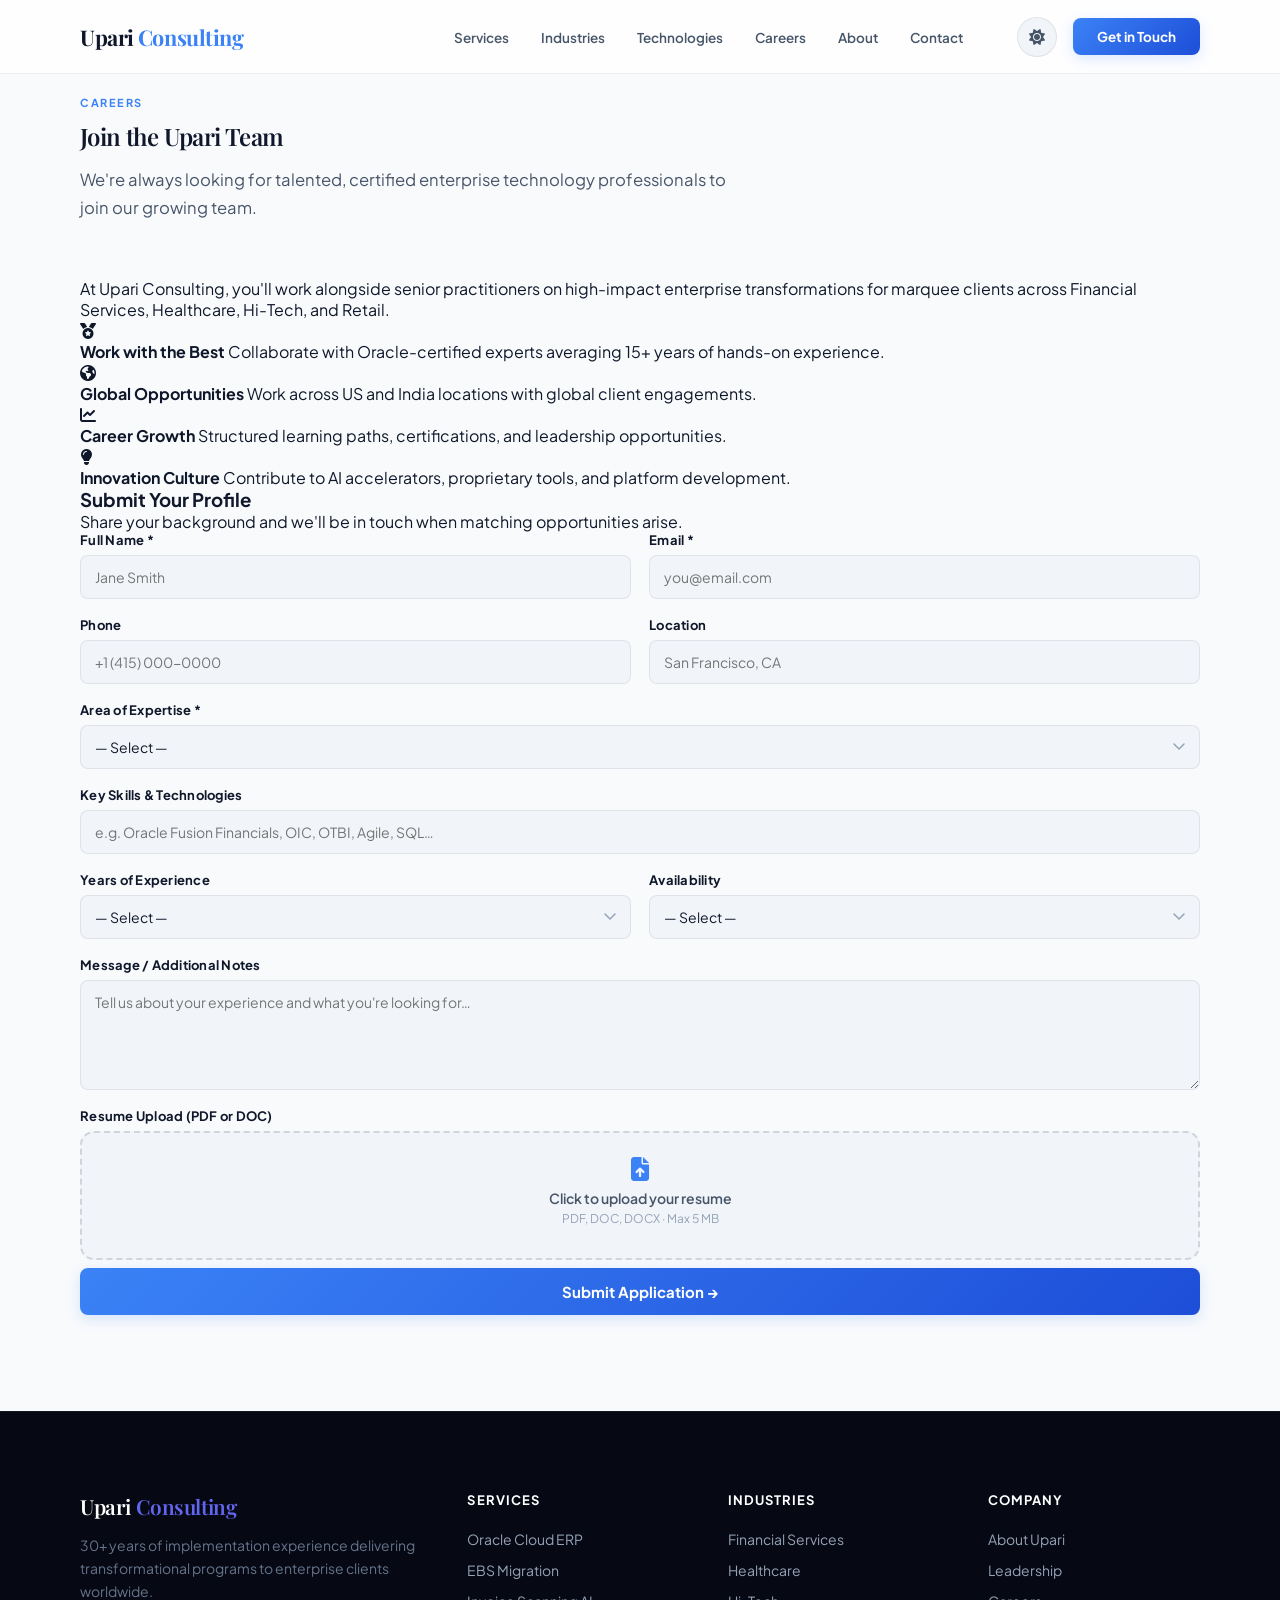
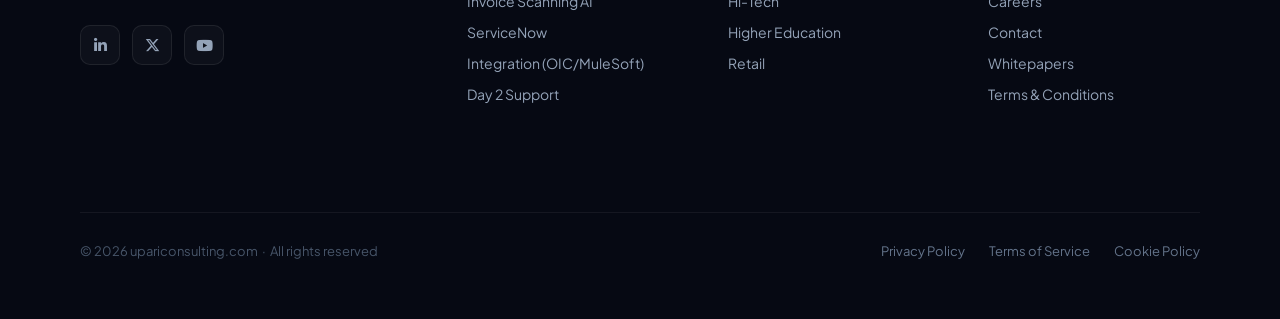
==== commit 43ec2fce: "default theme to light mode and prevent FOUC" ====
--- a/careers.html
+++ b/careers.html
@@ -15,6 +15,16 @@
   <link rel="stylesheet" href="https://cdnjs.cloudflare.com/ajax/libs/font-awesome/6.5.1/css/all.min.css"
     crossorigin="anonymous" referrerpolicy="no-referrer" />
   <link rel="stylesheet" href="style.css" />
+  <script>
+    (function() {
+      const savedTheme = localStorage.getItem('theme');
+      if (savedTheme === 'dark') {
+        document.documentElement.removeAttribute('data-theme');
+      } else {
+        document.documentElement.setAttribute('data-theme', 'light');
+      }
+    })();
+  </script>
 </head>
 <body>
 
--- a/style.css
+++ b/style.css
@@ -2001,154 +2001,6 @@
        CTA BAND
     ═══════════════════════════════════════════════════════════ */
 
-/* ═══════════════════════════════════════════════════════════
-       INDUSTRIES
-    ═══════════════════════════════════════════════════════════ */
-    .industries-grid {
-      display: grid;
-      grid-template-columns: repeat(5, 1fr);
-      gap: 18px;
-    }
-
-    .industry-card {
-      background: var(--surface);
-      border: 1px solid var(--line);
-      border-radius: var(--radius-lg);
-      padding: 26px 18px;
-      text-align: center;
-      position: relative;
-      overflow: hidden;
-      box-shadow: var(--shadow-sm);
-      transition: box-shadow .25s, border-color .25s, transform .25s;
-    }
-
-    .industry-card:hover {
-      box-shadow: var(--shadow-md);
-      border-color: rgba(30, 77, 183, .22);
-      transform: translateY(-3px);
-    }
-
-    .industry-icon {
-      width: 58px;
-      height: 58px;
-      border-radius: 16px;
-      background: linear-gradient(135deg, var(--accent-tint), rgba(30, 77, 183, .04));
-      border: 1px solid rgba(30, 77, 183, .12);
-      display: flex;
-      align-items: center;
-      justify-content: center;
-      font-size: 24px;
-      color: var(--accent);
-      margin: 0 auto 14px;
-    }
-
-    .industry-card h3 {
-      font-size: 14.5px;
-      font-weight: 700;
-      color: var(--ink);
-      margin-bottom: 7px;
-    }
-
-    .industry-card p {
-      font-size: 12.5px;
-      color: var(--ink-soft);
-      line-height: 1.55;
-    }
-
-    .industry-link {
-      display: inline-flex;
-      align-items: center;
-      gap: 5px;
-      font-size: 12px;
-      font-weight: 600;
-      color: var(--accent);
-      margin-top: 12px;
-      transition: gap .2s;
-    }
-
-    .industry-link:hover {
-      gap: 8px;
-    
-
-    /* ─── Testimonials ─────────────────────────────────────── */
-    .testimonials-grid {
-      display: grid;
-      grid-template-columns: repeat(3, 1fr);
-      gap: 24px;
-      margin-top: 40px;
-    }
-
-    .testimonial-card {
-      background: var(--surface-2);
-      border: 1px solid var(--line);
-      border-radius: var(--radius-xl);
-      padding: 36px 30px;
-      display: flex;
-      flex-direction: column;
-      gap: 20px;
-      box-shadow: var(--shadow-sm);
-      transition: transform 0.3s, border-color 0.3s;
-    }
-
-    .testimonial-card:hover {
-      transform: translateY(-4px);
-      border-color: var(--accent);
-    }
-
-    .t-rating {
-      display: flex;
-      gap: 4px;
-      color: var(--amber);
-      font-size: 13px;
-    }
-
-    .t-quote {
-      font-size: 14px;
-      line-height: 1.65;
-      color: var(--ink-soft);
-      font-style: italic;
-      flex: 1;
-    }
-
-    .t-author {
-      display: flex;
-      align-items: center;
-      gap: 14px;
-      border-top: 1px solid var(--line);
-      padding-top: 16px;
-    }
-
-    .ta-avatar {
-      width: 40px;
-      height: 40px;
-      border-radius: 50%;
-      background: var(--accent-tint);
-      color: var(--accent);
-      display: flex;
-      align-items: center;
-      justify-content: center;
-      font-size: 16px;
-    }
-
-    .t-author strong {
-      display: block;
-      font-size: 14px;
-      font-weight: 700;
-      color: var(--ink);
-    }
-
-    .t-author span {
-      display: block;
-      font-size: 12px;
-      color: var(--ink-soft);
-      margin-top: 2px;
-    }
-
-
-    /* ═══════════════════════════════════════════════════════════
-       CTA BAND
-    ═══════════════════════════════════════════════════════════ */
-
     /* ═══════════════════════════════════════════════════════════
        INDUSTRIES
     ═══════════════════════════════════════════════════════════ */
